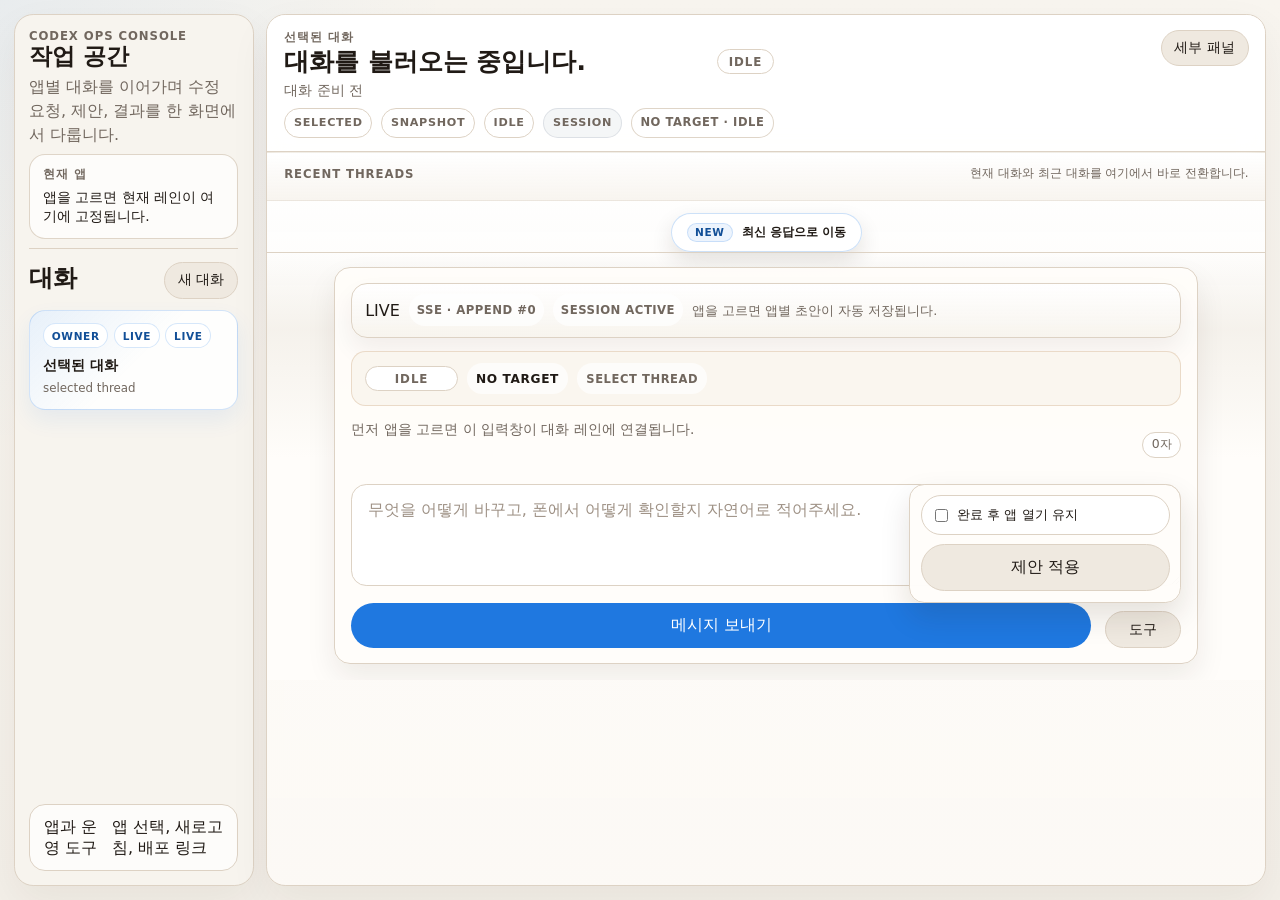
==== examples/generated_apps/codex-ops-console/web/index.html @ 6dd0eaae "factory-runtime: demote the secondary detail panel" ====
<!doctype html>
<html lang="ko">
  <head>
    <meta charset="utf-8" />
    <meta name="viewport" content="width=device-width, initial-scale=1" />
    <meta name="theme-color" content="#f5f1ea" />
    <meta
      name="description"
      content="상태 유지형 Codex 런타임과 대화하며 앱 수정 요청을 보내고 작업 상태를 추적하는 운영 콘솔입니다."
    />
    <title>Codex Ops Console</title>
    <link rel="manifest" href="./manifest.webmanifest" />
    <link rel="apple-touch-icon" href="./apple-touch-icon.svg" />
    <link rel="stylesheet" href="./styles.css" />
  </head>
  <body>
    <main class="desktop-shell">
      <aside
        id="nav-sheet"
        class="sidebar panel"
        data-mobile-surface="sheet"
        data-mobile-nav-priority="conversations"
        aria-hidden="true"
      >
        <div class="sidebar-brand">
          <div class="sidebar-brand-head">
            <div>
              <p class="sidebar-kicker">Codex Ops Console</p>
              <h1>작업 공간</h1>
            </div>
            <button id="nav-sheet-close" class="secondary small nav-sheet-close" type="button">닫기</button>
          </div>
          <p class="sidebar-copy">앱별 대화를 이어가며 수정 요청, 제안, 결과를 한 화면에서 다룹니다.</p>
          <div class="sidebar-app-summary" data-sidebar-app-summary="compact">
            <p class="label">현재 앱</p>
            <p id="selected-app-summary" class="sidebar-app-summary-copy">앱을 고르면 현재 레인이 여기에 고정됩니다.</p>
          </div>
          <button id="install-button" class="install-button" hidden>홈 화면에 추가</button>
        </div>

        <section class="sidebar-section sidebar-section-fill sidebar-primary-nav" data-nav-primary="threads">
          <div class="section-head compact">
            <h2>대화</h2>
            <button id="new-conversation" class="secondary small">새 대화</button>
          </div>
          <div
            id="active-session-row"
            class="active-session-row"
            data-active-session-state="idle"
            data-active-session-conversation-id=""
            data-active-session-owned="false"
            data-active-session-source="none"
            data-active-session-phase="IDLE"
            data-active-session-unseen-count="0"
            hidden
          >
            <div class="active-session-chip-row">
              <span id="active-session-owner" class="active-session-chip" data-active-chip="owner">OWNER</span>
              <span id="active-session-state" class="active-session-chip" data-active-chip="state">LIVE</span>
              <span id="active-session-follow" class="active-session-chip" data-active-chip="follow">LIVE</span>
            </div>
            <p id="active-session-title" class="active-session-title">선택된 대화</p>
            <p id="active-session-meta" class="active-session-meta">selected thread</p>
          </div>
          <div id="conversation-list" class="conversation-list"></div>
        </section>

        <details id="nav-ops-section" class="sidebar-section sidebar-ops-details" data-nav-secondary="ops">
          <summary id="nav-ops-summary" class="nav-ops-summary">
            <span>앱과 운영 도구</span>
            <span class="nav-ops-summary-meta">앱 선택, 새로고침, 배포 링크</span>
          </summary>
          <div class="nav-ops-content">
            <div class="section-head compact">
              <h2>앱</h2>
              <button id="refresh-apps" class="secondary small">새로고침</button>
            </div>
            <label class="field compact-field">
              <span>대상 앱</span>
              <select id="app-select"></select>
            </label>
            <div class="sidebar-app-card">
              <p class="label">배포 링크</p>
              <p id="selected-app-url" class="app-url">앱을 선택하면 여기에서 바로 열 수 있습니다.</p>
              <button id="open-app" class="secondary">선택한 앱 열기</button>
            </div>
          </div>
        </details>

      </aside>
      <button id="nav-sheet-scrim" class="nav-sheet-scrim" type="button" hidden aria-label="네비게이션 닫기"></button>

      <section class="main-stage panel" data-primary-surface="conversation">
        <header class="thread-topbar" data-thread-header="conversation">
          <div class="thread-title-block">
            <p id="thread-kicker" class="thread-kicker">선택된 대화</p>
            <button
              id="nav-sheet-toggle"
              class="secondary small mobile-nav-toggle"
              type="button"
              aria-controls="nav-sheet"
              aria-expanded="false"
            >대화 열기</button>
            <div class="thread-title-row">
              <h2 id="thread-title">앱을 먼저 고르세요.</h2>
              <span
                id="thread-phase-chip"
                class="thread-phase-chip"
                data-tone="muted"
                data-thread-phase="IDLE"
                data-thread-phase-source="none"
              >IDLE</span>
            </div>
            <p id="conversation-meta" class="meta thread-meta">아직 대화 세션이 없습니다.</p>
            <div id="session-summary-row" class="session-summary-row" data-session-summary="compact">
              <span id="session-summary-scope" class="session-summary-chip" data-summary-chip="scope">SELECTED</span>
              <span id="session-summary-path" class="session-summary-chip" data-summary-chip="path">SNAPSHOT</span>
              <span id="session-summary-state" class="session-summary-chip" data-summary-chip="state">IDLE</span>
              <span
                id="session-live-indicator"
                class="session-summary-chip session-live-indicator"
                data-summary-chip="live-session"
                data-live-session-tone="muted"
                data-live-session-source="none"
                data-live-session-owned="false"
                data-live-session-reason="idle"
                hidden
              >SESSION</span>
              <p id="session-summary-copy" class="session-summary-copy">NO TARGET · IDLE</p>
            </div>
          </div>
          <div class="thread-sidecar">
            <button id="secondary-panel-toggle" class="secondary small desktop-panel-toggle" type="button" aria-expanded="false">세부 패널</button>
          </div>
        </header>

        <div class="thread-surface" data-session-workspace="conversation-first">
          <section
            id="recent-thread-rail"
            class="recent-thread-rail"
            data-recent-thread-rail="center-pane"
            hidden
          >
            <div class="recent-thread-rail-head">
              <p class="label">Recent Threads</p>
              <p id="recent-thread-rail-copy" class="recent-thread-rail-copy">현재 대화와 최근 대화를 여기에서 바로 전환합니다.</p>
            </div>
            <div id="recent-thread-rail-list" class="recent-thread-rail-list"></div>
          </section>
          <div id="thread-scroller" class="thread-scroller" tabindex="-1">
            <div class="thread-column">
              <div id="conversation-timeline" class="timeline"></div>
            </div>
          </div>
          <button id="jump-to-latest" class="secondary jump-to-latest" type="button" hidden>
            <span class="jump-to-latest-chip">NEW</span>
            <span class="jump-to-latest-copy">최신 응답으로 이동</span>
          </button>

          <section id="conversation-footer-dock" class="composer-dock" data-footer-dock="session-composer">
            <div class="composer-shell">
              <section id="session-strip" class="session-strip session-activity-bar" data-activity-bar="composer-adjacent" hidden>
                <p id="session-strip-state" class="session-strip-state">LIVE</p>
                <p id="session-strip-meta" class="session-strip-meta">SSE · append #0</p>
                <p id="session-strip-detail" class="session-strip-detail">SESSION ACTIVE</p>
                <button id="session-strip-toggle" class="secondary small session-strip-toggle" type="button" hidden>세부 보기</button>
                <p id="draft-status" class="draft-status session-strip-draft">아직 저장된 초안이 없습니다.</p>
              </section>

              <div id="composer-owner-row" class="composer-owner-row" data-composer-owner="idle">
                <span id="composer-owner-state" class="composer-owner-chip" data-owner-tone="muted">IDLE</span>
                <p id="composer-owner-target" class="composer-owner-target">NO TARGET</p>
                <p id="composer-owner-copy" class="composer-owner-copy">SELECT THREAD</p>
              </div>

              <div class="composer-toolbar">
                <p id="composer-hint" class="composer-hint composer-hint-compact">현재 대화에 바로 이어서 입력하세요.</p>
                <p id="composer-count" class="composer-count">0자</p>
              </div>

              <label class="field composer-field">
                <textarea
                  id="request-text"
                  rows="3"
                  placeholder="무엇을 어떻게 바꾸고, 폰에서 어떻게 확인할지 자연어로 적어주세요."
                ></textarea>
              </label>

              <div class="composer-footer" data-composer-layout="chat-first">
                <button id="send-request" class="composer-send-primary">메시지 보내기</button>
                <div
                  id="composer-utility-menu"
                  class="composer-utility-menu"
                  data-composer-utility-open="false"
                  data-composer-utility-state="closed"
                >
                  <button
                    id="composer-utility-toggle"
                    class="secondary small composer-utility-toggle-button"
                    type="button"
                    data-composer-utility-open="false"
                    data-composer-utility-state="closed"
                    aria-expanded="false"
                    aria-controls="composer-utility-cluster"
                  >도구</button>
                  <div
                    id="composer-utility-cluster"
                    class="composer-utility-cluster"
                    data-composer-utility-panel="compact"
                    data-composer-utility-open="false"
                    data-composer-utility-state="closed"
                    aria-hidden="true"
                    hidden
                  >
                    <button id="apply-proposal" class="secondary composer-secondary-action" disabled>제안 적용</button>
                    <label class="toggle inline composer-utility-toggle">
                      <input id="auto-open-app" type="checkbox" />
                      <span>완료 후 앱 열기 유지</span>
                    </label>
                  </div>
                </div>
              </div>
            </div>
          </section>
        </div>
      </section>

      <aside id="secondary-panel" class="secondary-panel panel" data-secondary-panel-mode="compact-sidecar">
        <div class="secondary-panel-head">
          <div>
            <p class="sidebar-kicker">Secondary Panel</p>
            <h2>세부 사실과 학습</h2>
          </div>
          <button id="secondary-panel-close" class="secondary small" type="button">닫기</button>
        </div>

        <section class="sidebar-section secondary-summary">
          <p class="label">Selected Thread Facts</p>
          <div id="secondary-session-facts" class="secondary-session-facts" data-secondary-facts-presentation="idle">
            <div class="secondary-session-chip-row">
              <span class="session-summary-chip">SELECTED</span>
              <span class="session-summary-chip">IDLE</span>
            </div>
            <p class="secondary-session-title">NO TARGET</p>
            <p class="secondary-session-meta">selected thread detail drawer</p>
          </div>
          <p id="workspace-summary-text" class="workspace-summary-text">세부 맥락은 이 패널에서만 확인합니다.</p>
        </section>

        <section class="inspector-card autonomy-detail-card">
          <div class="section-head compact">
            <h3>Autonomy Context</h3>
            <p id="autonomy-detail-meta" class="meta">최근 iteration 상태를 불러오는 중입니다.</p>
          </div>
          <div id="autonomy-detail" class="autonomy-summary autonomy-summary-detail">
            <p class="autonomy-empty">자세한 autonomy iteration 요약은 이 패널에서 확인할 수 있습니다.</p>
          </div>
        </section>

        <div class="inspector-grid secondary-panel-grid">
          <section class="inspector-card">
            <div class="section-head compact">
              <h3>실행 드릴다운</h3>
              <div class="thread-status">
                <p class="activity-label">detail only</p>
                <p id="job-phase" class="activity-phase idle">IDLE</p>
                <p id="job-meta" class="meta">선택된 대화의 drill-down detail이 여기에 표시됩니다.</p>
              </div>
            </div>
            <pre id="status-output">Tailscale 런타임에 연결해 앱 목록을 불러오는 중입니다.</pre>
            <article class="activity-card">
              <p class="activity-label">최근 이벤트</p>
              <div id="job-events" class="activity-events">
                <p class="activity-empty">작업이 시작되면 최근 실행 이벤트가 여기에 표시됩니다.</p>
              </div>
            </article>
          </section>

          <section class="inspector-card">
            <div class="section-head compact">
              <h3>이번 작업에서 배운 점</h3>
              <p id="learning-meta" class="meta">아직 기록된 학습 로그가 없습니다.</p>
            </div>
            <div id="learning-summary" class="learning-summary">
              <p class="learning-empty">작업이 끝나면 여기에서 설계 판단과 검증 내용을 바로 읽을 수 있습니다.</p>
            </div>
          </section>
        </div>
      </aside>
    </main>

    <script type="module" src="./app.js"></script>
  </body>
</html>
---- examples/generated_apps/codex-ops-console/web/styles.css ----
:root {
  --bg: #f3efe8;
  --sidebar: #f7f4ee;
  --surface: #fffdfa;
  --surface-soft: #f7f3ed;
  --surface-muted: #efe9e0;
  --line: #ddd2c4;
  --line-strong: #cdbfaa;
  --ink: #201a15;
  --muted: #71675e;
  --accent: #1f78e0;
  --accent-soft: #eaf3ff;
  --accent-ink: #124f97;
  --success: #2f8a59;
  --warning: #b27218;
  --danger: #b64b41;
  --shadow: 0 16px 42px rgba(48, 28, 4, 0.06);
  font-family: "IBM Plex Sans", "Pretendard", ui-sans-serif, system-ui, sans-serif;
}

* {
  box-sizing: border-box;
}

html,
body {
  margin: 0;
  height: 100%;
}

body {
  min-height: 100dvh;
  overflow: hidden;
  color: var(--ink);
  background:
    radial-gradient(circle at top left, rgba(31, 120, 224, 0.07), transparent 28rem),
    linear-gradient(180deg, #f8f5ef 0%, var(--bg) 100%);
}

body[data-mobile-workspace="conversation"] .main-stage {
  z-index: 1;
}

body[data-mobile-nav-mode="drawer"] .sidebar[data-mobile-nav-priority="conversations"] .sidebar-primary-nav {
  display: grid;
}

button,
.install-button {
  border: 0;
  border-radius: 999px;
  padding: 0.75rem 1rem;
  font: inherit;
  cursor: pointer;
  transition:
    transform 120ms ease,
    background-color 120ms ease,
    border-color 120ms ease;
}

button:hover,
.install-button:hover {
  transform: translateY(-1px);
}

button {
  background: var(--accent);
  color: #fff;
}

.secondary,
.install-button {
  background: var(--surface-muted);
  color: var(--ink);
  border: 1px solid var(--line);
}

.small {
  padding: 0.52rem 0.8rem;
  font-size: 0.86rem;
}

input,
select,
textarea {
  width: 100%;
  border: 1px solid var(--line);
  border-radius: 0.95rem;
  background: #fff;
  color: var(--ink);
  padding: 0.82rem 0.95rem;
  font: inherit;
}

input::placeholder,
textarea::placeholder {
  color: #9e9185;
}

input:focus-visible,
select:focus-visible,
textarea:focus-visible,
button:focus-visible,
summary:focus-visible {
  outline: 2px solid rgba(31, 120, 224, 0.28);
  outline-offset: 2px;
}

textarea {
  resize: vertical;
  min-height: 4.5rem;
  max-height: 10rem;
  line-height: 1.55;
}

.panel {
  border: 1px solid var(--line);
  border-radius: 1.2rem;
  background: var(--surface);
  box-shadow: var(--shadow);
}

.desktop-shell {
  display: grid;
  grid-template-columns: 15rem minmax(0, 1fr);
  gap: 0.8rem;
  height: 100dvh;
  padding: 0.85rem;
}

body[data-secondary-panel-open="true"] .desktop-shell {
  grid-template-columns: 15rem minmax(0, 1fr);
}

.sidebar {
  display: flex;
  flex-direction: column;
  gap: 0.8rem;
  min-height: 0;
  padding: 0.9rem;
  background: var(--sidebar);
}

.sidebar-brand h1,
.thread-title-block h2,
.section-head h2,
.section-head h3 {
  margin: 0;
}

.sidebar-kicker,
.thread-kicker,
.field span,
.activity-label,
.label,
.learning-group-head,
.learning-label,
.activity-event-kind,
.timeline-kind {
  display: block;
  margin: 0;
  color: var(--muted);
  font-size: 0.73rem;
  font-weight: 700;
  letter-spacing: 0.08em;
  text-transform: uppercase;
}

.sidebar-brand {
  display: grid;
  gap: 0.45rem;
  padding-bottom: 0.6rem;
  border-bottom: 1px solid var(--line);
}

.sidebar-brand-head {
  display: flex;
  align-items: flex-start;
  justify-content: space-between;
  gap: 0.8rem;
}

.sidebar-brand h1 {
  font-size: 1.45rem;
  line-height: 1.08;
}

.sidebar-copy,
.workspace-summary-text,
.meta,
.app-url,
.composer-hint,
.draft-status,
.activity-empty,
.learning-empty,
.timeline-empty {
  margin: 0;
  color: var(--muted);
  line-height: 1.5;
  overflow-wrap: anywhere;
}

.sidebar-section {
  display: grid;
  gap: 0.7rem;
}

.sidebar-primary-nav {
  order: 1;
}

.sidebar-section-fill {
  display: flex;
  flex-direction: column;
  gap: 0.7rem;
  flex: 1;
  min-height: 0;
}

.sidebar-ops-details {
  order: 2;
  overflow: hidden;
}

.nav-ops-summary {
  display: flex;
  align-items: flex-start;
  justify-content: space-between;
  gap: 0.7rem;
  padding: 0.72rem 0.85rem;
  border: 1px solid var(--line);
  border-radius: 1rem;
  background: rgba(255, 255, 255, 0.72);
}

.nav-ops-content {
  display: grid;
  gap: 0.7rem;
}

.sidebar-app-card,
.sidebar-footer {
  display: grid;
  gap: 0.65rem;
  padding: 0.9rem;
  border: 1px solid var(--line);
  border-radius: 1rem;
  background: rgba(255, 255, 255, 0.5);
}

.sidebar-app-summary {
  display: grid;
  gap: 0.35rem;
  padding: 0.72rem 0.8rem;
  border: 1px solid rgba(221, 210, 196, 0.92);
  border-radius: 1rem;
  background: rgba(255, 255, 255, 0.72);
}

.sidebar-app-summary-copy {
  margin: 0;
  color: var(--ink);
  font-size: 0.86rem;
  line-height: 1.4;
}

.section-head {
  display: flex;
  align-items: center;
  justify-content: space-between;
  gap: 0.7rem;
}

.section-head.compact {
  align-items: flex-start;
}

.conversation-list {
  display: grid;
  gap: 0.5rem;
  flex: 1;
  min-height: 0;
  overflow: auto;
  padding-right: 0.2rem;
}

.active-session-row {
  display: grid;
  gap: 0.45rem;
  padding: 0.75rem 0.82rem;
  border: 1px solid rgba(31, 120, 224, 0.2);
  border-radius: 1rem;
  background:
    linear-gradient(135deg, rgba(31, 120, 224, 0.1), rgba(255, 255, 255, 0) 52%),
    rgba(255, 255, 255, 0.88);
  box-shadow: 0 10px 22px rgba(31, 120, 224, 0.08);
  isolation: isolate;
}

.active-session-chip-row {
  display: flex;
  align-items: center;
  gap: 0.35rem;
  flex-wrap: wrap;
}

.active-session-chip {
  display: inline-flex;
  align-items: center;
  justify-content: center;
  min-height: 1.6rem;
  padding: 0.14rem 0.48rem;
  border: 1px solid rgba(31, 120, 224, 0.18);
  border-radius: 999px;
  background: rgba(255, 255, 255, 0.92);
  color: var(--accent-ink);
  font-size: 0.66rem;
  font-weight: 800;
  letter-spacing: 0.06em;
  text-transform: uppercase;
}

.active-session-title {
  margin: 0;
  color: var(--ink);
  font-size: 0.86rem;
  font-weight: 700;
  line-height: 1.35;
}

.active-session-meta {
  margin: 0;
  color: var(--muted);
  font-size: 0.74rem;
  line-height: 1.35;
}

.active-session-row[data-active-session-state="switching"] .active-session-chip[data-active-chip="state"],
.active-session-row[data-active-session-state="handoff"] .active-session-chip[data-active-chip="state"],
.active-session-row[data-active-session-follow="attach"] .active-session-chip[data-active-chip="follow"],
.active-session-row[data-active-session-follow="handoff"] .active-session-chip[data-active-chip="follow"],
.active-session-row[data-active-session-state="paused"] .active-session-chip[data-active-chip="state"],
.active-session-row[data-active-session-follow="paused"] .active-session-chip[data-active-chip="follow"] {
  color: var(--warning);
  border-color: rgba(178, 114, 24, 0.24);
  background: rgba(178, 114, 24, 0.1);
}

.active-session-row[data-active-session-state="live"] .active-session-chip[data-active-chip="state"],
.active-session-row[data-active-session-follow="live"] .active-session-chip[data-active-chip="follow"],
.active-session-row[data-active-session-follow="new"] .active-session-chip[data-active-chip="follow"] {
  color: #fff;
  border-color: rgba(31, 120, 224, 0.32);
  background: linear-gradient(135deg, rgba(31, 120, 224, 0.94), rgba(18, 83, 163, 0.94));
}

.conversation-card {
  display: grid;
  gap: 0.38rem;
  width: 100%;
  padding: 0.82rem 0.9rem;
  border: 1px solid var(--line);
  border-radius: 0.95rem;
  background: rgba(255, 255, 255, 0.72);
  text-align: left;
}

.conversation-card.active {
  border-color: rgba(31, 120, 224, 0.3);
  background: var(--accent-soft);
}

.conversation-card[data-live-owner="true"] {
  border-color: rgba(31, 120, 224, 0.38);
  background:
    linear-gradient(135deg, rgba(31, 120, 224, 0.12), rgba(255, 255, 255, 0) 48%),
    var(--accent-soft);
  box-shadow: 0 12px 24px rgba(31, 120, 224, 0.14);
}

.conversation-card-title,
.conversation-card-meta,
.conversation-card-preview {
  display: block;
}

.conversation-card-head,
.conversation-card-meta-row {
  display: flex;
  align-items: center;
  justify-content: space-between;
  gap: 0.55rem;
}

.conversation-card-tags {
  display: inline-flex;
  align-items: center;
  gap: 0.35rem;
  flex-shrink: 0;
}

.conversation-card-meta-row {
  margin-top: 0.28rem;
}

.conversation-card-title {
  font-weight: 700;
  line-height: 1.35;
  word-break: break-word;
}

.conversation-card-preview {
  color: var(--ink);
  font-size: 0.84rem;
  line-height: 1.42;
  white-space: nowrap;
  overflow: hidden;
  text-overflow: ellipsis;
  opacity: 0.84;
}

.conversation-card-live-owner-row {
  display: flex;
  align-items: center;
  justify-content: flex-start;
  flex-wrap: wrap;
  gap: 0.38rem;
  padding: 0.42rem 0.5rem;
  border: 1px solid rgba(31, 120, 224, 0.16);
  border-radius: 999px;
  background: rgba(255, 255, 255, 0.88);
}

.conversation-card-live-detail,
.conversation-card-live-follow {
  display: inline-flex;
  align-items: center;
  flex-shrink: 0;
  min-height: 1.62rem;
  padding: 0.16rem 0.46rem;
  border: 1px solid rgba(31, 120, 224, 0.16);
  border-radius: 999px;
  background: rgba(31, 120, 224, 0.08);
  font-size: 0.66rem;
  font-weight: 800;
  letter-spacing: 0.06em;
  text-transform: uppercase;
}

.conversation-card-live-detail {
  color: var(--accent-ink);
}

.conversation-card-live-follow {
  color: var(--accent-ink);
}

.conversation-card-preview[data-preview-lines="1"] {
  max-width: 100%;
}

.conversation-card-marker,
.conversation-card-session,
.conversation-card-live {
  display: inline-flex;
  align-items: center;
  justify-content: center;
  flex-shrink: 0;
  padding: 0.22rem 0.5rem;
  border: 1px solid var(--line);
  border-radius: 999px;
  background: #fff;
  font-size: 0.68rem;
  font-weight: 800;
  letter-spacing: 0.06em;
  text-transform: uppercase;
}

.conversation-card-marker {
  color: var(--accent-ink);
  border-color: rgba(31, 120, 224, 0.22);
  background: rgba(31, 120, 224, 0.08);
}

.conversation-card-session {
  color: var(--accent-ink);
  border-color: rgba(31, 120, 224, 0.22);
  background: rgba(255, 255, 255, 0.96);
}

.conversation-card-meta {
  margin-top: 0;
  color: var(--muted);
  font-size: 0.78rem;
}

.conversation-card-live {
  color: var(--muted);
}

.conversation-card[data-thread-state="active"] .conversation-card-live,
.conversation-card[data-thread-state="active"] .conversation-card-session {
  color: var(--accent-ink);
  border-color: rgba(31, 120, 224, 0.22);
  background: rgba(31, 120, 224, 0.08);
}

.conversation-card[data-live-owner="true"] .conversation-card-title {
  color: var(--accent-ink);
}

.conversation-card[data-live-owner="true"] .conversation-card-marker {
  color: #fff;
  border-color: rgba(31, 120, 224, 0.36);
  background: linear-gradient(135deg, rgba(31, 120, 224, 0.94), rgba(18, 83, 163, 0.94));
  box-shadow: 0 6px 16px rgba(31, 120, 224, 0.24);
}

.conversation-card[data-live-owner-state="handoff"] .conversation-card-marker {
  color: var(--warning);
  border-color: rgba(178, 114, 24, 0.24);
  background: rgba(178, 114, 24, 0.1);
  box-shadow: none;
}

.conversation-card[data-live-owner-state="new"] .conversation-card-marker {
  color: #fff;
  border-color: rgba(31, 120, 224, 0.36);
  background: linear-gradient(135deg, rgba(31, 120, 224, 0.94), rgba(18, 83, 163, 0.94));
}

.conversation-card[data-live-owner-state="paused"] .conversation-card-marker {
  color: var(--warning);
  border-color: rgba(178, 114, 24, 0.24);
  background: rgba(178, 114, 24, 0.1);
}

.conversation-card[data-live-owner="true"] .conversation-card-session {
  border-color: rgba(31, 120, 224, 0.22);
  background: rgba(255, 255, 255, 0.98);
  box-shadow: inset 0 0 0 1px rgba(31, 120, 224, 0.05);
}

.conversation-card[data-live-owner="true"] .conversation-card-live-owner-row {
  border-color: rgba(31, 120, 224, 0.22);
  background: linear-gradient(180deg, rgba(245, 249, 255, 0.98), rgba(255, 255, 255, 0.98));
  box-shadow: inset 0 0 0 1px rgba(31, 120, 224, 0.04);
}

.conversation-card[data-live-owner="true"] .conversation-card-live-follow {
  border-color: rgba(31, 120, 224, 0.22);
  background: rgba(31, 120, 224, 0.12);
}

.conversation-card-live-owner-row[data-live-owner-state="handoff"] .conversation-card-live-follow,
.conversation-card-live-follow[data-live-owner-state="handoff"] {
  color: var(--warning);
  border-color: rgba(178, 114, 24, 0.24);
  background: rgba(178, 114, 24, 0.1);
}

.conversation-card-live-owner-row[data-live-owner-state="new"] .conversation-card-live-follow,
.conversation-card-live-follow[data-live-owner-state="new"] {
  color: #fff;
  border-color: rgba(31, 120, 224, 0.36);
  background: linear-gradient(135deg, rgba(31, 120, 224, 0.94), rgba(18, 83, 163, 0.94));
}

.conversation-card-live-owner-row[data-live-owner-state="paused"] .conversation-card-live-follow,
.conversation-card-live-follow[data-live-owner-state="paused"] {
  color: var(--warning);
  border-color: rgba(178, 114, 24, 0.24);
  background: rgba(178, 114, 24, 0.1);
}

.conversation-card[data-thread-state="connecting"] .conversation-card-live,
.conversation-card[data-thread-state="thinking"] .conversation-card-live,
.conversation-card[data-thread-state="connecting"] .conversation-card-session,
.conversation-card[data-thread-state="thinking"] .conversation-card-session {
  color: var(--accent-ink);
  border-color: rgba(31, 120, 224, 0.22);
  background: rgba(31, 120, 224, 0.08);
}

.conversation-card[data-thread-state="proposal"] .conversation-card-live,
.conversation-card[data-thread-state="proposal"] .conversation-card-session,
.conversation-card[data-thread-state="review"] .conversation-card-live,
.conversation-card[data-thread-state="review"] .conversation-card-session,
.conversation-card[data-thread-state="verify"] .conversation-card-live,
.conversation-card[data-thread-state="verify"] .conversation-card-session {
  color: var(--accent-ink);
  border-color: rgba(31, 120, 224, 0.22);
  background: rgba(31, 120, 224, 0.08);
}

.conversation-card[data-thread-state="ready"] .conversation-card-live,
.conversation-card[data-thread-state="ready"] .conversation-card-session {
  color: var(--success);
  border-color: rgba(47, 138, 89, 0.24);
  background: rgba(47, 138, 89, 0.08);
}

.conversation-card[data-thread-state="running tool"] .conversation-card-live,
.conversation-card[data-thread-state="running-tool"] .conversation-card-live,
.conversation-card[data-thread-state="running tool"] .conversation-card-session,
.conversation-card[data-thread-state="running-tool"] .conversation-card-session {
  color: var(--danger);
  border-color: rgba(182, 75, 65, 0.24);
  background: rgba(182, 75, 65, 0.08);
}

.conversation-card[data-thread-state="waiting"] .conversation-card-live,
.conversation-card[data-thread-state="reconnecting"] .conversation-card-live,
.conversation-card[data-thread-state="waiting"] .conversation-card-session,
.conversation-card[data-thread-state="reconnecting"] .conversation-card-session {
  color: var(--warning);
  border-color: rgba(178, 114, 24, 0.24);
  background: rgba(178, 114, 24, 0.08);
}

.conversation-card[data-thread-state="done"] .conversation-card-live,
.conversation-card[data-thread-state="done"] .conversation-card-session {
  color: var(--success);
  border-color: rgba(47, 138, 89, 0.24);
  background: rgba(47, 138, 89, 0.08);
}

.conversation-card[data-thread-state="failed"] .conversation-card-live,
.conversation-card[data-thread-state="failed"] .conversation-card-session {
  color: var(--danger);
  border-color: rgba(182, 75, 65, 0.24);
  background: rgba(182, 75, 65, 0.08);
}

.conversation-card[data-thread-state="idle"] .conversation-card-live,
.conversation-card[data-thread-state="idle"] .conversation-card-session {
  color: var(--muted);
  border-color: rgba(113, 103, 94, 0.18);
  background: rgba(255, 255, 255, 0.84);
}

.main-stage {
  display: grid;
  grid-template-rows: auto auto minmax(0, 1fr);
  min-height: 0;
  padding: 0;
  overflow: hidden;
  background: linear-gradient(180deg, rgba(255, 255, 255, 0.96) 0%, rgba(252, 249, 245, 0.98) 100%);
}

.thread-topbar {
  display: flex;
  align-items: flex-start;
  justify-content: space-between;
  gap: 1rem;
  padding: 0.95rem 1.05rem 0.82rem;
  border-bottom: 1px solid var(--line);
  background: rgba(255, 255, 255, 0.78);
  backdrop-filter: blur(12px);
}

.thread-title-block {
  display: grid;
  gap: 0.28rem;
  min-width: 0;
}

.thread-title-row {
  display: flex;
  align-items: flex-start;
  gap: 0.75rem;
  min-width: 0;
}

.mobile-nav-toggle,
.nav-sheet-close,
.nav-sheet-scrim {
  display: none;
}

.thread-title-block h2 {
  font-size: 1.55rem;
  line-height: 1.08;
}

.thread-title-row h2 {
  flex: 1;
  min-width: 0;
}

.thread-meta {
  font-size: 0.88rem;
}

.session-summary-row {
  display: flex;
  flex-wrap: wrap;
  align-items: center;
  gap: 0.45rem 0.55rem;
  margin-top: 0.1rem;
}

.session-summary-chip {
  display: inline-flex;
  align-items: center;
  min-height: 1.9rem;
  padding: 0.2rem 0.55rem;
  border: 1px solid var(--line);
  border-radius: 999px;
  background: rgba(255, 255, 255, 0.88);
  color: var(--muted);
  font-size: 0.7rem;
  font-weight: 800;
  letter-spacing: 0.06em;
  text-transform: uppercase;
}

.session-summary-copy {
  margin: 0;
  display: inline-flex;
  align-items: center;
  min-height: 1.9rem;
  padding: 0.2rem 0.55rem;
  border: 1px solid rgba(221, 210, 196, 0.92);
  border-radius: 999px;
  background: rgba(255, 255, 255, 0.72);
  color: var(--muted);
  font-size: 0.72rem;
  font-weight: 700;
  line-height: 1;
  letter-spacing: 0.05em;
  text-transform: uppercase;
}

.session-live-indicator {
  white-space: nowrap;
}

.session-live-indicator[data-live-session-tone="healthy"] {
  border-color: rgba(47, 138, 89, 0.24);
  background: rgba(47, 138, 89, 0.1);
  color: var(--success);
}

.session-live-indicator[data-live-session-tone="warning"] {
  border-color: rgba(178, 114, 24, 0.24);
  background: rgba(178, 114, 24, 0.08);
  color: var(--warning);
}

.session-live-indicator[data-live-session-tone="neutral"] {
  border-color: rgba(78, 96, 123, 0.18);
  background: rgba(78, 96, 123, 0.08);
  color: var(--muted);
}

.session-live-indicator[data-live-session-tone="muted"] {
  border-color: rgba(78, 96, 123, 0.14);
  background: rgba(78, 96, 123, 0.06);
  color: var(--muted);
}

.session-live-indicator[data-live-session-tone="danger"] {
  border-color: rgba(182, 75, 65, 0.24);
  background: rgba(182, 75, 65, 0.1);
  color: var(--danger);
}

.session-summary-row[data-summary-path="sse"] .session-summary-chip[data-summary-chip="path"],
.session-summary-row[data-summary-state^="proposal"] .session-summary-chip[data-summary-chip="state"],
.session-summary-row[data-summary-state="review"] .session-summary-chip[data-summary-chip="state"],
.session-summary-row[data-summary-state="verify"] .session-summary-chip[data-summary-chip="state"],
.session-summary-row[data-summary-state="ready"] .session-summary-chip[data-summary-chip="state"],
.session-summary-row[data-summary-state="applied"] .session-summary-chip[data-summary-chip="state"] {
  border-color: rgba(47, 138, 89, 0.24);
  background: rgba(47, 138, 89, 0.1);
  color: var(--success);
}

.session-summary-row[data-summary-path="switching"] .session-summary-chip[data-summary-chip="path"],
.session-summary-row[data-summary-state="attach"] .session-summary-chip[data-summary-chip="state"] {
  border-color: rgba(31, 120, 224, 0.2);
  background: rgba(31, 120, 224, 0.08);
  color: var(--accent-ink);
}

.session-summary-row[data-summary-path="handoff"] .session-summary-chip[data-summary-chip="path"],
.session-summary-row[data-summary-state="sending"] .session-summary-chip[data-summary-chip="state"],
.session-summary-row[data-summary-state="accepted"] .session-summary-chip[data-summary-chip="state"],
.session-summary-row[data-summary-state="resume"] .session-summary-chip[data-summary-chip="state"] {
  border-color: rgba(178, 114, 24, 0.24);
  background: rgba(178, 114, 24, 0.08);
  color: var(--warning);
}

.thread-phase-chip {
  display: inline-flex;
  align-items: center;
  justify-content: center;
  padding: 0.28rem 0.68rem;
  border: 1px solid var(--line);
  border-radius: 999px;
  background: #fff;
  color: var(--muted);
  font-size: 0.74rem;
  font-weight: 800;
  letter-spacing: 0.08em;
  text-transform: uppercase;
  white-space: nowrap;
}

.thread-phase-chip[data-tone="healthy"] {
  border-color: rgba(47, 138, 89, 0.24);
  background: rgba(47, 138, 89, 0.1);
  color: var(--success);
}

.thread-phase-chip[data-tone="warning"] {
  border-color: rgba(178, 114, 24, 0.24);
  background: rgba(178, 114, 24, 0.1);
  color: var(--warning);
}

.thread-phase-chip[data-tone="danger"] {
  border-color: rgba(182, 75, 65, 0.24);
  background: rgba(182, 75, 65, 0.1);
  color: var(--danger);
}

.thread-phase-chip[data-tone="neutral"] {
  border-color: rgba(31, 120, 224, 0.2);
  background: rgba(31, 120, 224, 0.08);
  color: var(--accent-ink);
}

.thread-sidecar {
  display: grid;
  justify-items: end;
  gap: 0.7rem;
}

.desktop-panel-toggle {
  width: fit-content;
}

.thread-surface {
  display: grid;
  grid-template-rows: minmax(0, 1fr) auto;
  min-height: 0;
  overflow: hidden;
  background:
    linear-gradient(180deg, rgba(255, 255, 255, 0.94) 0%, rgba(248, 244, 238, 0.9) 100%);
}

.thread-surface[data-session-workspace="conversation-first"] {
  border-top: 1px solid rgba(221, 210, 196, 0.6);
}

.recent-thread-rail {
  display: grid;
  gap: 0.55rem;
  padding: 0.78rem 1.05rem 0.5rem;
  border-bottom: 1px solid rgba(221, 210, 196, 0.56);
  background:
    linear-gradient(180deg, rgba(255, 255, 255, 0.92) 0%, rgba(247, 243, 237, 0.86) 100%);
}

.recent-thread-rail-head {
  display: flex;
  align-items: center;
  justify-content: space-between;
  gap: 0.75rem;
  flex-wrap: wrap;
}

.recent-thread-rail-copy {
  margin: 0;
  color: var(--muted);
  font-size: 0.74rem;
  line-height: 1.35;
}

.recent-thread-rail-list {
  display: flex;
  gap: 0.45rem;
  overflow: auto;
  padding-bottom: 0.1rem;
  scrollbar-width: thin;
}

.recent-thread-chip {
  display: grid;
  gap: 0.3rem;
  min-width: 0;
  padding: 0.62rem 0.72rem;
  border: 1px solid rgba(221, 210, 196, 0.92);
  border-radius: 1rem;
  background: rgba(255, 255, 255, 0.92);
  color: var(--ink);
  box-shadow: 0 8px 18px rgba(44, 25, 6, 0.05);
}

.recent-thread-chip.active {
  border-color: rgba(31, 120, 224, 0.24);
  background:
    linear-gradient(135deg, rgba(31, 120, 224, 0.08), rgba(255, 255, 255, 0.94) 58%),
    rgba(255, 255, 255, 0.96);
}

.recent-thread-chip-title {
  max-width: 10.5rem;
  overflow: hidden;
  color: var(--ink);
  font-size: 0.78rem;
  font-weight: 700;
  line-height: 1.2;
  text-overflow: ellipsis;
  white-space: nowrap;
}

.recent-thread-chip-row {
  display: flex;
  gap: 0.35rem;
  flex-wrap: wrap;
}

.recent-thread-token {
  display: inline-flex;
  align-items: center;
  min-height: 1.5rem;
  padding: 0.12rem 0.46rem;
  border: 1px solid var(--line);
  border-radius: 999px;
  background: rgba(255, 255, 255, 0.94);
  color: var(--muted);
  font-size: 0.62rem;
  font-weight: 800;
  letter-spacing: 0.06em;
  text-transform: uppercase;
}

.recent-thread-chip[data-selected="true"] .recent-thread-token[data-recent-thread-marker] {
  border-color: rgba(31, 120, 224, 0.24);
  background: rgba(31, 120, 224, 0.08);
  color: var(--accent-ink);
}

.recent-thread-chip[data-live-owner="true"] .recent-thread-token[data-recent-thread-owner],
.recent-thread-chip[data-thread-state="running-tool"] .recent-thread-token[data-recent-thread-state],
.recent-thread-chip[data-thread-state="done"] .recent-thread-token[data-recent-thread-state],
.recent-thread-chip[data-thread-state="ready"] .recent-thread-token[data-recent-thread-state],
.recent-thread-chip[data-thread-state="review"] .recent-thread-token[data-recent-thread-state],
.recent-thread-chip[data-thread-state="verify"] .recent-thread-token[data-recent-thread-state],
.recent-thread-chip[data-thread-state="proposal"] .recent-thread-token[data-recent-thread-state] {
  border-color: rgba(47, 138, 89, 0.24);
  background: rgba(47, 138, 89, 0.1);
  color: var(--success);
}

.recent-thread-chip[data-live-owner-state="paused"] .recent-thread-token[data-recent-thread-follow],
.recent-thread-chip[data-thread-state="reconnecting"] .recent-thread-token[data-recent-thread-state] {
  border-color: rgba(178, 114, 24, 0.24);
  background: rgba(178, 114, 24, 0.08);
  color: var(--warning);
}

.recent-thread-chip[data-thread-state="switching"] .recent-thread-token[data-recent-thread-state],
.recent-thread-chip[data-thread-state="switching"] .recent-thread-token[data-recent-thread-follow] {
  border-color: rgba(31, 120, 224, 0.24);
  background: rgba(31, 120, 224, 0.08);
  color: var(--accent-ink);
}

.recent-thread-chip[data-live-owner-state="new"] .recent-thread-token[data-recent-thread-follow] {
  color: #fff;
  border-color: rgba(31, 120, 224, 0.36);
  background: linear-gradient(135deg, rgba(31, 120, 224, 0.94), rgba(18, 83, 163, 0.94));
}

.jump-to-latest {
  display: inline-flex;
  align-items: center;
  gap: 0.55rem;
  justify-self: center;
  margin: -0.35rem auto 0;
  padding: 0.58rem 0.92rem;
  border-radius: 999px;
  border-color: rgba(31, 120, 224, 0.22);
  background: rgba(255, 255, 255, 0.96);
  box-shadow: 0 10px 22px rgba(44, 25, 6, 0.12);
}

.jump-to-latest-chip,
.jump-to-latest-copy {
  display: inline-flex;
  align-items: center;
}

.jump-to-latest-chip {
  flex-shrink: 0;
  padding: 0.16rem 0.46rem;
  border: 1px solid rgba(31, 120, 224, 0.18);
  border-radius: 999px;
  background: rgba(31, 120, 224, 0.08);
  color: var(--accent-ink);
  font-size: 0.66rem;
  font-weight: 800;
  letter-spacing: 0.06em;
  text-transform: uppercase;
}

.jump-to-latest-copy {
  color: var(--ink);
  font-size: 0.76rem;
  font-weight: 700;
  line-height: 1.35;
}

.jump-to-latest[data-follow-state="new"] .jump-to-latest-chip {
  color: #fff;
  border-color: rgba(31, 120, 224, 0.36);
  background: linear-gradient(135deg, rgba(31, 120, 224, 0.94), rgba(18, 83, 163, 0.94));
}

.jump-to-latest[data-follow-state="paused"] .jump-to-latest-chip {
  color: var(--warning);
  border-color: rgba(178, 114, 24, 0.24);
  background: rgba(178, 114, 24, 0.08);
}

.thread-scroller {
  min-height: 0;
  overflow: auto;
  padding: 0.35rem 1.05rem 0.72rem;
}

.thread-scroller:focus-visible {
  outline: 2px solid rgba(31, 120, 224, 0.42);
  outline-offset: -2px;
}

.thread-column {
  width: min(100%, 54rem);
  margin: 0 auto;
}

.autonomy-card {
  display: grid;
  gap: 0.75rem;
  margin-bottom: 0.85rem;
  padding: 0.95rem 1rem;
  border: 1px solid var(--line);
  border-radius: 1rem;
  background: linear-gradient(180deg, rgba(255, 255, 255, 0.96) 0%, rgba(247, 243, 237, 0.92) 100%);
  box-shadow: 0 10px 24px rgba(44, 25, 6, 0.05);
}

.autonomy-summary,
.autonomy-grid {
  display: grid;
  gap: 0.65rem;
}

.autonomy-summary-rail {
  gap: 0.45rem;
}

.autonomy-summary-context {
  gap: 0.3rem;
}

.autonomy-chip-row {
  display: flex;
  flex-wrap: wrap;
  gap: 0.5rem;
}

.autonomy-chip-row-compact {
  gap: 0.42rem;
}

.autonomy-chip {
  display: inline-flex;
  align-items: center;
  padding: 0.38rem 0.72rem;
  border: 1px solid var(--line);
  border-radius: 999px;
  background: #fff;
  font-size: 0.8rem;
  font-weight: 700;
  letter-spacing: 0.04em;
}

.autonomy-chip.healthy {
  border-color: rgba(47, 138, 89, 0.24);
  background: rgba(47, 138, 89, 0.1);
  color: var(--success);
}

.autonomy-chip.blocked {
  border-color: rgba(182, 75, 65, 0.24);
  background: rgba(182, 75, 65, 0.1);
  color: var(--danger);
}

.autonomy-chip.neutral {
  border-color: rgba(178, 114, 24, 0.24);
  background: rgba(178, 114, 24, 0.1);
  color: var(--warning);
}

.autonomy-item {
  padding: 0.8rem 0.9rem;
  border: 1px solid var(--line);
  border-radius: 0.95rem;
  background: #fff;
}

.autonomy-empty {
  margin: 0;
  color: var(--muted);
  line-height: 1.5;
}

.autonomy-inline-meta {
  display: flex;
  flex-wrap: wrap;
  gap: 0.55rem 0.8rem;
}

.autonomy-inline-item {
  margin: 0;
  color: var(--muted);
  font-size: 0.84rem;
  line-height: 1.4;
}

.autonomy-inline-item span {
  margin-right: 0.35rem;
  color: var(--ink);
  font-weight: 700;
}

.autonomy-detail-card {
  margin-top: 0.25rem;
}

.timeline {
  display: grid;
  gap: 0.78rem;
}

.session-inline-block {
  display: grid;
  gap: 0.55rem;
  padding: 0.95rem 1rem;
  border: 1px solid rgba(31, 120, 224, 0.18);
  border-radius: 1rem;
  background: linear-gradient(180deg, rgba(238, 245, 255, 0.9) 0%, rgba(255, 255, 255, 0.98) 100%);
  box-shadow: 0 12px 28px rgba(31, 120, 224, 0.08);
}

.session-inline-block[data-selected-thread-degraded-block="true"] {
  border-color: rgba(178, 114, 24, 0.22);
  background: linear-gradient(180deg, rgba(255, 248, 236, 0.94) 0%, rgba(255, 255, 255, 0.99) 100%);
  box-shadow: 0 12px 28px rgba(178, 114, 24, 0.08);
}

.session-inline-block[data-selected-thread-degraded-block="true"][data-live-block-reason="session-rotation"] {
  border-color: rgba(182, 75, 65, 0.24);
  background: linear-gradient(180deg, rgba(255, 241, 239, 0.94) 0%, rgba(255, 255, 255, 0.99) 100%);
  box-shadow: 0 12px 28px rgba(182, 75, 65, 0.08);
}

.session-inline-kicker,
.session-inline-body,
.session-inline-meta {
  margin: 0;
}

.session-inline-kicker {
  color: var(--accent-ink);
  font-size: 0.74rem;
  font-weight: 800;
  letter-spacing: 0.08em;
  text-transform: uppercase;
}

.session-inline-row {
  display: flex;
  flex-wrap: wrap;
  gap: 0.42rem;
}

.session-inline-chip {
  display: inline-flex;
  align-items: center;
  padding: 0.26rem 0.58rem;
  border: 1px solid var(--line);
  border-radius: 999px;
  background: #fff;
  color: var(--accent-ink);
  font-size: 0.72rem;
  font-weight: 800;
  letter-spacing: 0.05em;
  text-transform: uppercase;
}

.session-inline-chip[data-tone="healthy"] {
  border-color: rgba(47, 138, 89, 0.24);
  background: rgba(47, 138, 89, 0.1);
  color: var(--success);
}

.session-inline-chip[data-tone="warning"] {
  border-color: rgba(178, 114, 24, 0.24);
  background: rgba(178, 114, 24, 0.1);
  color: var(--warning);
}

.session-inline-chip[data-tone="danger"] {
  border-color: rgba(182, 75, 65, 0.24);
  background: rgba(182, 75, 65, 0.1);
  color: var(--danger);
}

.session-inline-body {
  font-size: 0.98rem;
  line-height: 1.55;
  color: var(--ink);
}

.session-inline-autonomy {
  display: grid;
  gap: 0.42rem;
  padding-top: 0.12rem;
  border-top: 1px solid rgba(31, 120, 224, 0.12);
}

.session-inline-autonomy-meta {
  display: flex;
  flex-wrap: wrap;
  gap: 0.5rem 0.8rem;
}

.session-inline-autonomy-item {
  margin: 0;
  color: var(--muted);
  font-size: 0.8rem;
  line-height: 1.4;
}

.session-inline-autonomy-item span {
  margin-right: 0.35rem;
  color: var(--ink);
  font-weight: 700;
}

.session-inline-meta {
  color: var(--muted);
  font-size: 0.76rem;
  letter-spacing: 0.04em;
  text-transform: uppercase;
}

.session-strip {
  display: flex;
  flex-wrap: wrap;
  align-items: center;
  justify-content: flex-start;
  gap: 0.55rem;
  width: 100%;
  margin: 0;
  padding: 0.66rem 0.8rem;
  border: 1px solid var(--line);
  border-radius: 1rem;
  background: linear-gradient(180deg, rgba(255, 255, 255, 0.96), rgba(247, 243, 237, 0.9));
  box-shadow: 0 12px 24px rgba(44, 25, 6, 0.06);
}

.session-strip[data-live-owned="true"] {
  gap: 0.48rem;
  padding: 0.58rem 0.72rem;
  border-color: rgba(31, 120, 224, 0.16);
  background: linear-gradient(180deg, rgba(238, 245, 255, 0.9), rgba(255, 255, 255, 0.96));
}

.session-strip[data-stream-state="reconnecting"] {
  border-color: rgba(178, 114, 24, 0.24);
  background: linear-gradient(180deg, rgba(255, 247, 229, 0.96), rgba(255, 255, 255, 0.98));
}

.session-strip[data-stream-state="offline"] {
  border-color: rgba(182, 75, 65, 0.22);
  background: linear-gradient(180deg, rgba(255, 240, 238, 0.96), rgba(255, 255, 255, 0.98));
}

.session-strip[data-stream-state="connecting"] {
  border-color: rgba(31, 120, 224, 0.18);
  background: linear-gradient(180deg, rgba(241, 247, 255, 0.95), rgba(255, 255, 255, 0.98));
}

.session-strip-toggle {
  min-width: 5.8rem;
  margin-left: auto;
}

.session-strip-state,
.session-strip-meta,
.session-strip-detail {
  margin: 0;
}

.session-strip-state {
  display: flex;
  flex-wrap: wrap;
  gap: 0.4rem;
}

.session-chip {
  display: inline-flex;
  align-items: center;
  padding: 0.28rem 0.62rem;
  border: 1px solid var(--line);
  border-radius: 999px;
  background: #fff;
  font-size: 0.73rem;
  font-weight: 800;
  letter-spacing: 0.05em;
  text-transform: uppercase;
  color: var(--accent-ink);
}

.session-chip[data-tone="healthy"] {
  border-color: rgba(47, 138, 89, 0.24);
  background: rgba(47, 138, 89, 0.1);
  color: var(--success);
}

.session-chip[data-tone="warning"] {
  border-color: rgba(178, 114, 24, 0.24);
  background: rgba(178, 114, 24, 0.1);
  color: var(--warning);
}

.session-chip[data-tone="danger"] {
  border-color: rgba(182, 75, 65, 0.24);
  background: rgba(182, 75, 65, 0.1);
  color: var(--danger);
}

.session-chip[data-tone="neutral"] {
  border-color: rgba(31, 120, 224, 0.2);
  background: rgba(31, 120, 224, 0.08);
  color: var(--accent-ink);
}

.session-chip[data-tone="muted"] {
  color: var(--muted);
}

.session-strip-meta,
.session-strip-detail {
  color: var(--muted);
  font-size: 0.73rem;
  line-height: 1;
  letter-spacing: 0.04em;
  display: inline-flex;
  align-items: center;
  min-height: 2rem;
  padding: 0.24rem 0.5rem;
  border-radius: 999px;
  background: rgba(255, 255, 255, 0.72);
}

.session-strip-meta {
  font-weight: 700;
  text-transform: uppercase;
}

.session-strip-detail {
  font-weight: 600;
}

.session-strip[data-live-owned="true"] .session-strip-meta {
  color: var(--accent-ink);
}

.session-strip[data-stream-state="reconnecting"] .session-strip-meta,
.session-strip[data-stream-state="reconnecting"] .session-strip-detail {
  color: #8d5607;
}

.session-strip[data-stream-state="offline"] .session-strip-meta,
.session-strip[data-stream-state="offline"] .session-strip-detail {
  color: #9f3f37;
}

.timeline-item {
  min-width: 0;
  padding: 0.9rem 1rem;
  border: 1px solid var(--line);
  border-radius: 1rem;
  background: var(--surface-soft);
  box-shadow: 0 10px 26px rgba(44, 25, 6, 0.04);
}

.timeline-provenance {
  color: var(--success);
  font-weight: 700;
}

.timeline-item.message {
  max-width: min(48rem, 82%);
}

.timeline-item.message.user {
  margin-left: auto;
  border-color: rgba(31, 120, 224, 0.22);
  background: linear-gradient(180deg, #eef5ff 0%, #e5f0ff 100%);
}

.timeline-item.message.user.pending-local {
  border-style: dashed;
  border-color: rgba(31, 120, 224, 0.34);
  background: linear-gradient(180deg, rgba(234, 243, 255, 0.92) 0%, rgba(222, 236, 255, 0.92) 100%);
}

.timeline-item.message.assistant {
  margin-right: auto;
  background: #fff;
}

.timeline-item.message.assistant.pending-assistant {
  border-style: dashed;
  border-color: rgba(113, 103, 94, 0.32);
  background: linear-gradient(180deg, rgba(255, 255, 255, 0.98) 0%, rgba(247, 243, 237, 0.9) 100%);
}

.timeline-item.event {
  max-width: min(42rem, 88%);
  margin-right: auto;
  padding: 0.8rem 0.9rem;
  background: #f7f3ed;
}

.timeline-item.event.completed,
.timeline-item.event.applied {
  border-color: rgba(47, 138, 89, 0.22);
  background: rgba(47, 138, 89, 0.08);
}

.timeline-item.event.failed {
  border-color: rgba(182, 75, 65, 0.24);
  background: rgba(182, 75, 65, 0.08);
}

.timeline-item.live-activity {
  max-width: min(44rem, 90%);
  margin-right: auto;
  border-color: rgba(31, 120, 224, 0.18);
  background: linear-gradient(180deg, rgba(238, 245, 255, 0.96) 0%, rgba(255, 255, 255, 0.98) 100%);
}

.timeline-item.session-event {
  max-width: min(44rem, 90%);
  margin-right: auto;
  border-color: rgba(31, 120, 224, 0.16);
  background: linear-gradient(180deg, rgba(246, 250, 255, 0.96) 0%, rgba(255, 255, 255, 0.98) 100%);
}

.timeline-item.session-event[data-session-verdict="disqualifying"] {
  border-color: rgba(182, 75, 65, 0.24);
  background: linear-gradient(180deg, rgba(255, 241, 239, 0.94) 0%, rgba(255, 255, 255, 0.98) 100%);
}

.timeline-transition {
  max-width: min(44rem, 92%);
  margin-right: auto;
  padding: 0.95rem 1rem;
  border: 1px dashed rgba(31, 120, 224, 0.28);
  border-radius: 1rem;
  background: linear-gradient(180deg, rgba(234, 243, 255, 0.92) 0%, rgba(255, 253, 250, 0.98) 100%);
  box-shadow: 0 10px 26px rgba(44, 25, 6, 0.04);
}

.timeline-transition-row {
  display: flex;
  flex-wrap: wrap;
  gap: 0.45rem;
  margin-top: 0.35rem;
}

.timeline-transition-chip {
  display: inline-flex;
  align-items: center;
  min-height: 2rem;
  padding: 0.24rem 0.56rem;
  border: 1px solid rgba(31, 120, 224, 0.2);
  border-radius: 999px;
  background: rgba(255, 255, 255, 0.84);
  color: var(--accent-ink);
  font-size: 0.72rem;
  font-weight: 800;
  letter-spacing: 0.05em;
  text-transform: uppercase;
}

.timeline-live-row {
  display: flex;
  flex-wrap: wrap;
  gap: 0.45rem;
  margin-top: 0.35rem;
}

.timeline-live-chip {
  display: inline-flex;
  align-items: center;
  padding: 0.24rem 0.56rem;
  border: 1px solid var(--line);
  border-radius: 999px;
  background: #fff;
  color: var(--accent-ink);
  font-size: 0.72rem;
  font-weight: 800;
  letter-spacing: 0.05em;
  text-transform: uppercase;
}

.timeline-live-chip[data-tone="healthy"] {
  border-color: rgba(47, 138, 89, 0.24);
  background: rgba(47, 138, 89, 0.1);
  color: var(--success);
}

.timeline-live-chip[data-tone="warning"] {
  border-color: rgba(178, 114, 24, 0.24);
  background: rgba(178, 114, 24, 0.1);
  color: var(--warning);
}

.timeline-live-chip[data-tone="danger"] {
  border-color: rgba(182, 75, 65, 0.24);
  background: rgba(182, 75, 65, 0.1);
  color: var(--danger);
}

.timeline-kind {
  color: var(--accent-ink);
}

.timeline-body,
.learning-value,
.activity-event-body {
  margin: 0.35rem 0 0;
  line-height: 1.58;
  white-space: pre-wrap;
  overflow-wrap: anywhere;
  word-break: break-word;
}

.timeline-meta,
.activity-event-meta {
  margin: 0.45rem 0 0;
  color: var(--muted);
  font-size: 0.76rem;
}

.composer-dock {
  display: grid;
  gap: 0.7rem;
  padding: 0.85rem 1rem 1rem;
  border-top: 1px solid var(--line);
  background: linear-gradient(180deg, rgba(243, 239, 232, 0) 0%, rgba(243, 239, 232, 0.78) 18%, var(--surface) 48%);
}

.composer-shell {
  display: grid;
  gap: 0.8rem;
  width: min(100%, 54rem);
  margin: 0 auto;
  padding: 0.95rem 1rem;
  border: 1px solid var(--line);
  border-radius: 1rem;
  background: rgba(255, 253, 250, 0.95);
  box-shadow: 0 14px 30px rgba(44, 25, 6, 0.08);
}

.session-activity-bar {
  align-self: stretch;
}

.session-strip-draft {
  font-size: 0.8rem;
}

.composer-owner-row {
  display: flex;
  flex-wrap: wrap;
  gap: 0.45rem 0.55rem;
  align-items: center;
  padding: 0.7rem 0.8rem;
  border: 1px solid rgba(177, 120, 62, 0.22);
  border-radius: 0.9rem;
  background: rgba(250, 246, 239, 0.95);
}

.composer-owner-chip {
  display: inline-flex;
  align-items: center;
  justify-content: center;
  min-width: 5.8rem;
  padding: 0.28rem 0.65rem;
  border-radius: 999px;
  border: 1px solid var(--line);
  background: #fff;
  color: var(--muted);
  font-size: 0.74rem;
  font-weight: 700;
  letter-spacing: 0.08em;
}

.composer-owner-chip[data-owner-tone="healthy"] {
  color: var(--ok-strong);
  border-color: rgba(95, 119, 75, 0.35);
}

.composer-owner-chip[data-owner-tone="warning"] {
  color: var(--warn-strong);
  border-color: rgba(190, 138, 52, 0.35);
}

.composer-owner-chip[data-owner-tone="neutral"] {
  color: var(--accent-strong);
  border-color: rgba(177, 120, 62, 0.35);
}

.composer-owner-target,
.composer-owner-copy {
  margin: 0;
  display: inline-flex;
  align-items: center;
  min-height: 1.95rem;
  padding: 0.24rem 0.58rem;
  border-radius: 999px;
  background: rgba(255, 255, 255, 0.72);
}

.composer-owner-target {
  font-size: 0.76rem;
  font-weight: 800;
  color: var(--ink);
  letter-spacing: 0.05em;
  text-transform: uppercase;
}

.composer-owner-copy {
  font-size: 0.72rem;
  font-weight: 700;
  color: var(--muted);
  letter-spacing: 0.05em;
  text-transform: uppercase;
}

.composer-toolbar,
.composer-footer {
  display: flex;
  align-items: flex-start;
  justify-content: space-between;
  gap: 0.85rem;
}

.composer-field {
  margin: 0;
}

.composer-field textarea {
  min-height: 3.8rem;
  max-height: 9rem;
}

.composer-count {
  flex-shrink: 0;
  padding: 0.24rem 0.55rem;
  border-radius: 999px;
  background: #fff;
  border: 1px solid var(--line);
  color: var(--muted);
  font-size: 0.78rem;
}

.composer-hint-compact {
  font-size: 0.86rem;
}

.composer-footer {
  align-items: flex-end;
}

.composer-utility-menu {
  position: relative;
  display: flex;
  justify-content: flex-end;
  margin-left: auto;
}

.composer-utility-toggle-button {
  min-width: 4.8rem;
  padding-inline: 0.88rem;
}

.composer-utility-cluster {
  position: absolute;
  right: 0;
  bottom: calc(100% + 0.55rem);
  display: grid;
  gap: 0.55rem;
  min-width: min(17rem, calc(100vw - 2rem));
  padding: 0.65rem;
  border: 1px solid var(--line);
  border-radius: 0.95rem;
  background: rgba(255, 253, 250, 0.98);
  box-shadow: 0 14px 30px rgba(44, 25, 6, 0.12);
  z-index: 8;
}

.composer-send-primary {
  min-width: 9.5rem;
  padding-inline: 1.15rem;
  flex: 1 1 auto;
  flex-shrink: 0;
}

.composer-send-primary[data-composer-blocked="true"] {
  opacity: 0.72;
}

.composer-secondary-action {
  order: 1;
  padding-inline: 0.92rem;
}

.composer-utility-toggle {
  font-size: 0.84rem;
  padding: 0.56rem 0.72rem;
}

.toggle.inline {
  display: inline-flex;
  gap: 0.55rem;
  align-items: center;
  margin: 0;
  padding: 0.64rem 0.82rem;
  border: 1px solid var(--line);
  border-radius: 999px;
  background: #fff;
}

.chip {
  display: inline-flex;
  align-items: center;
  gap: 0.45rem;
  margin: 0;
  padding: 0.52rem 0.78rem;
  border: 1px solid var(--line);
  border-radius: 999px;
  background: #fff;
  color: var(--ink);
  font-size: 0.88rem;
}

.chip input,
.toggle.inline input {
  width: auto;
  margin: 0;
}

.ux-feedback {
  border: 1px solid var(--line);
  border-radius: 0.95rem;
  background: #fff;
  padding: 0.8rem 0.9rem 0.95rem;
}

.ux-feedback summary,
.inspector-drawer summary {
  cursor: pointer;
  font-weight: 700;
  color: var(--ink);
}

.inspector-drawer {
  border: 1px solid var(--line);
  border-radius: 1rem;
  background: rgba(255, 255, 255, 0.5);
  padding: 0.78rem 0.9rem;
}

.inspector-grid {
  display: grid;
  gap: 0.8rem;
  margin-top: 0.8rem;
}

.secondary-panel {
  display: none;
  min-height: 0;
  padding: 0.9rem;
  background: rgba(255, 253, 250, 0.95);
  position: fixed;
  top: 0.85rem;
  right: 0.85rem;
  bottom: 0.85rem;
  width: min(18.5rem, calc(100vw - 2rem));
  z-index: 25;
  box-shadow: 0 24px 56px rgba(44, 25, 6, 0.18);
}

.secondary-panel[data-secondary-panel-mode="compact-sidecar"] {
  border-color: rgba(221, 210, 196, 0.92);
}

body[data-secondary-panel-open="true"] .secondary-panel {
  display: grid;
  grid-template-rows: auto auto minmax(0, 1fr);
  gap: 0.8rem;
}

.secondary-panel-head {
  display: flex;
  align-items: flex-start;
  justify-content: space-between;
  gap: 0.8rem;
  padding-bottom: 0.7rem;
  border-bottom: 1px solid var(--line);
}

.secondary-summary {
  padding: 0.8rem 0.9rem;
  border: 1px solid var(--line);
  border-radius: 1rem;
  background: rgba(247, 243, 237, 0.55);
}

.secondary-session-facts {
  display: grid;
  gap: 0.55rem;
}

.secondary-session-chip-row {
  display: flex;
  flex-wrap: wrap;
  gap: 0.38rem;
}

.secondary-session-chip-row .session-summary-chip[data-secondary-fact-tone="healthy"] {
  border-color: rgba(47, 138, 89, 0.24);
  background: rgba(47, 138, 89, 0.1);
  color: var(--success);
}

.secondary-session-chip-row .session-summary-chip[data-secondary-fact-tone="warning"] {
  border-color: rgba(178, 114, 24, 0.24);
  background: rgba(255, 244, 225, 0.9);
  color: var(--warning-ink);
}

.secondary-session-chip-row .session-summary-chip[data-secondary-fact-tone="blocked"] {
  border-color: rgba(182, 75, 65, 0.24);
  background: rgba(255, 240, 237, 0.9);
  color: var(--danger);
}

.secondary-session-chip-row .session-summary-chip[data-secondary-fact-tone="neutral"] {
  background: rgba(234, 229, 221, 0.75);
  color: var(--muted);
}

.secondary-session-chip-row .session-summary-chip[data-secondary-fact-tone="muted"] {
  background: rgba(241, 237, 230, 0.75);
  color: var(--muted);
}

.secondary-session-title,
.secondary-session-meta {
  margin: 0;
}

.secondary-session-title {
  font-size: 0.94rem;
  font-weight: 700;
  color: var(--ink);
}

.secondary-session-meta {
  color: var(--muted);
  font-size: 0.78rem;
}

.secondary-panel-grid {
  min-height: 0;
  margin-top: 0;
  align-content: start;
  overflow: auto;
  padding-right: 0.15rem;
}

.inspector-card,
.activity-card,
.learning-card {
  padding: 0.9rem;
  border: 1px solid var(--line);
  border-radius: 0.95rem;
  background: #fff;
}

.thread-status {
  text-align: right;
}

.secondary-panel .thread-status {
  text-align: left;
  display: grid;
  gap: 0.18rem;
}

.activity-phase {
  margin: 0;
  font-size: 1rem;
  font-weight: 800;
  letter-spacing: 0.04em;
}

.secondary-panel .activity-phase {
  font-size: 0.9rem;
}

.activity-phase.idle,
.activity-phase.queued {
  color: var(--warning);
}

.activity-phase.planning {
  color: var(--accent);
}

.activity-phase.running,
.activity-phase.proposal {
  color: var(--accent-ink);
}

.activity-phase.done {
  color: var(--success);
}

.activity-phase.failed {
  color: var(--danger);
}

#status-output {
  margin: 0.8rem 0 0;
  white-space: pre-wrap;
  word-break: break-word;
  line-height: 1.55;
  color: var(--muted);
  min-height: 7rem;
  max-height: 12rem;
  overflow: auto;
}

.activity-events,
.learning-summary,
.learning-group {
  display: grid;
  gap: 0.55rem;
}

.activity-card {
  margin-top: 0.85rem;
}

.activity-event {
  padding: 0.75rem 0.8rem;
  border-radius: 0.85rem;
  background: var(--surface-soft);
}

.activity-event.completed,
.activity-event.applied {
  background: rgba(47, 138, 89, 0.08);
}

.activity-event.failed {
  background: rgba(182, 75, 65, 0.08);
}

.activity-event.proposal,
.activity-event.running,
.activity-event.planning {
  background: var(--accent-soft);
}

.compact-field {
  margin: 0;
}

@media (max-width: 1100px) {
  .desktop-shell {
    grid-template-columns: 13.5rem minmax(0, 1fr);
  }

  body[data-secondary-panel-open="true"] .desktop-shell {
    grid-template-columns: 13.5rem minmax(0, 1fr);
  }

  .thread-topbar {
    display: grid;
  }

  .thread-sidecar {
    justify-items: start;
  }
}

@media (max-width: 860px) {
  body {
    overflow: auto;
  }

  .desktop-shell {
    grid-template-columns: 1fr;
    height: auto;
    min-height: 100dvh;
  }

  body[data-secondary-panel-open="true"] .desktop-shell {
    grid-template-columns: 1fr;
  }

  .main-stage {
    min-height: calc(100dvh - 1.1rem);
  }

  .sidebar {
    position: fixed;
    inset: 0 auto 0 0;
    z-index: 30;
    width: min(24rem, 92vw);
    height: 100dvh;
    transform: translateX(-105%);
    transition: transform 180ms ease;
    overflow: auto;
  }

  body[data-nav-open="true"] .sidebar {
    transform: translateX(0);
  }

  body[data-nav-open="true"] {
    touch-action: none;
  }

  .nav-sheet-scrim {
    position: fixed;
    inset: 0;
    z-index: 20;
    width: 100vw;
    height: 100vh;
    border: 0;
    background: rgba(20, 15, 10, 0.42);
  }

  .mobile-nav-toggle,
  .nav-sheet-close {
    display: inline-flex;
    justify-content: center;
    align-items: center;
  }

  .conversation-list {
    max-height: min(55dvh, 24rem);
  }

  .sidebar-primary-nav {
    order: 1;
    padding-bottom: 0.35rem;
  }

  .sidebar-ops-details {
    order: 2;
    border: 1px solid var(--line);
    border-radius: 1rem;
    background: rgba(255, 255, 255, 0.5);
  }

  .sidebar[data-mobile-nav-priority="conversations"] .sidebar-primary-nav[data-nav-primary="threads"] {
    border-bottom: 1px solid rgba(113, 103, 94, 0.12);
  }

  .sidebar[data-mobile-nav-priority="conversations"] .sidebar-ops-details[data-nav-secondary="ops"] {
    margin-top: 0.2rem;
  }

  .nav-ops-summary {
    display: grid;
    gap: 0.15rem;
    padding: 0.78rem 0.85rem;
    list-style: none;
    cursor: pointer;
    font-weight: 700;
    color: var(--ink);
  }

  .nav-ops-summary::-webkit-details-marker {
    display: none;
  }

  .nav-ops-summary::after {
    content: "열기";
    justify-self: end;
    color: var(--muted);
    font-size: 0.74rem;
    font-weight: 700;
    letter-spacing: 0.08em;
    text-transform: uppercase;
  }

  .sidebar-ops-details[open] .nav-ops-summary::after {
    content: "닫기";
  }

  .nav-ops-summary-meta {
    color: var(--muted);
    font-size: 0.82rem;
    font-weight: 500;
  }

  .nav-ops-content {
    padding: 0 0.85rem 0.85rem;
  }

  .thread-scroller {
    min-height: 20rem;
    padding: 0.7rem 0.7rem 0.55rem;
  }

  .session-inline-block {
    padding: 0.88rem 0.9rem;
  }

  .thread-title-row {
    flex-wrap: wrap;
  }

  .jump-to-latest {
    width: auto;
    max-width: calc(100% - 1.4rem);
  }

  .autonomy-card {
    margin-bottom: 0.7rem;
    padding: 0.85rem;
  }

  .composer-dock {
    position: sticky;
    bottom: 0;
    z-index: 15;
    padding: 0.7rem 0.7rem max(0.8rem, env(safe-area-inset-bottom));
    background:
      linear-gradient(180deg, rgba(243, 239, 232, 0.1) 0%, rgba(243, 239, 232, 0.88) 20%, rgba(255, 253, 250, 0.98) 56%),
      var(--surface);
    box-shadow: 0 -10px 24px rgba(44, 25, 6, 0.08);
  }

  .composer-shell {
    width: 100%;
  }

  .secondary-panel,
  body[data-secondary-panel-open="true"] .secondary-panel {
    display: none;
  }

  .desktop-panel-toggle {
    display: none;
  }
}

@media (max-width: 640px) {
  .desktop-shell {
    padding: 0.55rem;
    gap: 0.55rem;
  }

  .sidebar,
  .main-stage {
    padding: 0;
  }

  .sidebar {
    padding: 0.8rem;
  }

  .thread-topbar {
    padding: 0.85rem;
  }

  .thread-title-row {
    gap: 0.5rem;
  }

  .composer-dock {
    padding-left: 0.85rem;
    padding-right: 0.85rem;
  }

  .session-strip {
    flex-direction: column;
    align-items: stretch;
  }

  .composer-owner-row {
    justify-content: flex-start;
  }

  .composer-owner-chip {
    min-width: 0;
  }

  .jump-to-latest {
    width: calc(100% - 1.7rem);
    justify-self: center;
  }

  .composer-toolbar,
  .composer-footer,
  .section-head {
    display: grid;
  }

  .composer-utility-menu,
  .composer-utility-cluster,
  .composer-utility-cluster button,
  .toggle.inline,
  .secondary,
  button {
    width: 100%;
  }

  .composer-utility-cluster {
    position: static;
    min-width: 0;
    margin-top: 0.55rem;
  }

  .timeline-item.message {
    max-width: 100%;
  }

  .timeline-item.event {
    max-width: 100%;
  }

  .thread-status {
    text-align: left;
  }

  .jump-to-latest {
    width: calc(100% - 1.7rem);
  }
}
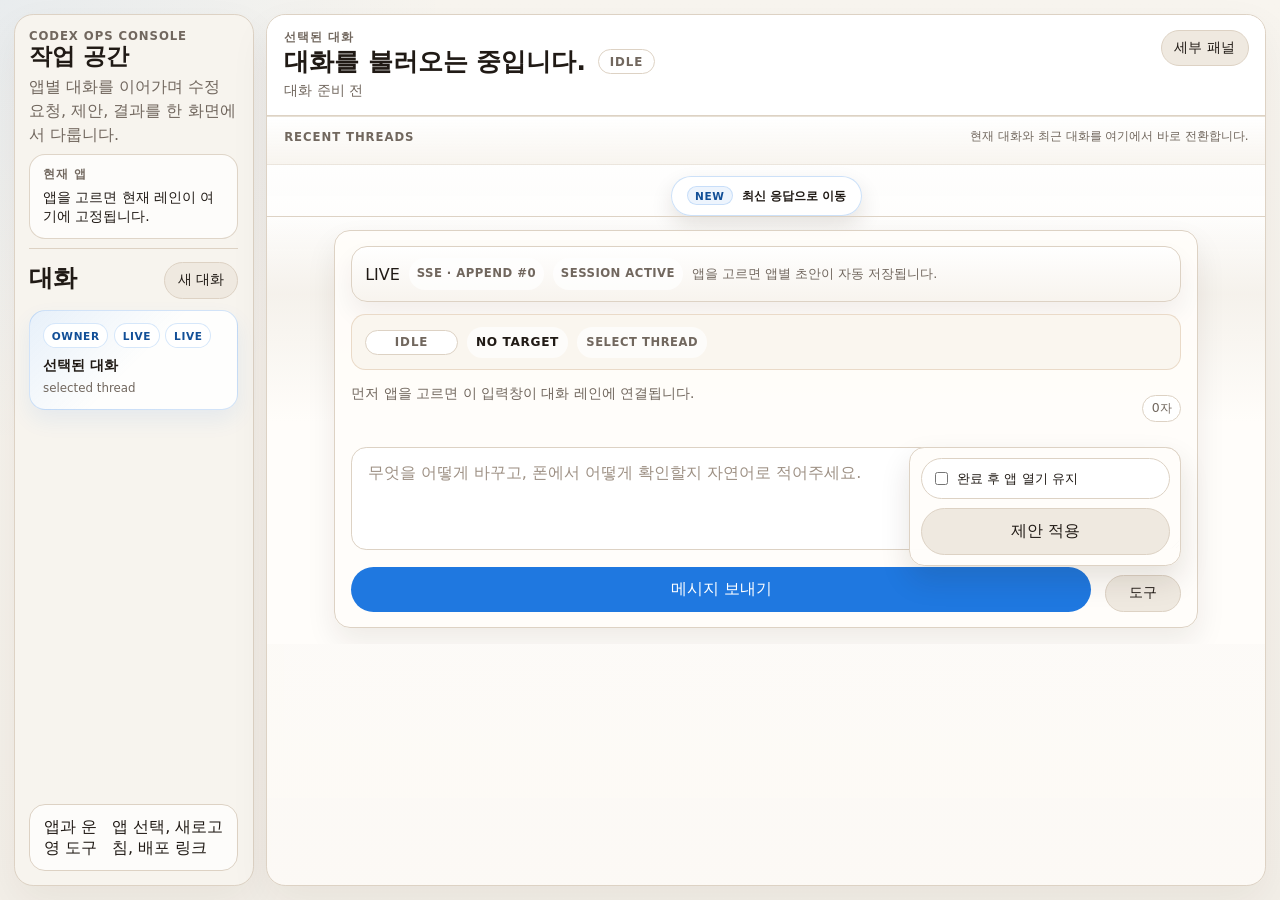
==== commit 3ec9361c: "factory-runtime: collapse header status into single badge" ====
--- a/examples/generated_apps/codex-ops-console/web/index.html
+++ b/examples/generated_apps/codex-ops-console/web/index.html
@@ -112,22 +112,6 @@
               >IDLE</span>
             </div>
             <p id="conversation-meta" class="meta thread-meta">아직 대화 세션이 없습니다.</p>
-            <div id="session-summary-row" class="session-summary-row" data-session-summary="compact">
-              <span id="session-summary-scope" class="session-summary-chip" data-summary-chip="scope">SELECTED</span>
-              <span id="session-summary-path" class="session-summary-chip" data-summary-chip="path">SNAPSHOT</span>
-              <span id="session-summary-state" class="session-summary-chip" data-summary-chip="state">IDLE</span>
-              <span
-                id="session-live-indicator"
-                class="session-summary-chip session-live-indicator"
-                data-summary-chip="live-session"
-                data-live-session-tone="muted"
-                data-live-session-source="none"
-                data-live-session-owned="false"
-                data-live-session-reason="idle"
-                hidden
-              >SESSION</span>
-              <p id="session-summary-copy" class="session-summary-copy">NO TARGET · IDLE</p>
-            </div>
           </div>
           <div class="thread-sidecar">
             <button id="secondary-panel-toggle" class="secondary small desktop-panel-toggle" type="button" aria-expanded="false">세부 패널</button>
--- a/examples/generated_apps/codex-ops-console/web/styles.css
+++ b/examples/generated_apps/codex-ops-console/web/styles.css
@@ -692,14 +692,6 @@
   font-size: 0.88rem;
 }
 
-.session-summary-row {
-  display: flex;
-  flex-wrap: wrap;
-  align-items: center;
-  gap: 0.45rem 0.55rem;
-  margin-top: 0.1rem;
-}
-
 .session-summary-chip {
   display: inline-flex;
   align-items: center;
@@ -713,84 +705,6 @@
   font-weight: 800;
   letter-spacing: 0.06em;
   text-transform: uppercase;
-}
-
-.session-summary-copy {
-  margin: 0;
-  display: inline-flex;
-  align-items: center;
-  min-height: 1.9rem;
-  padding: 0.2rem 0.55rem;
-  border: 1px solid rgba(221, 210, 196, 0.92);
-  border-radius: 999px;
-  background: rgba(255, 255, 255, 0.72);
-  color: var(--muted);
-  font-size: 0.72rem;
-  font-weight: 700;
-  line-height: 1;
-  letter-spacing: 0.05em;
-  text-transform: uppercase;
-}
-
-.session-live-indicator {
-  white-space: nowrap;
-}
-
-.session-live-indicator[data-live-session-tone="healthy"] {
-  border-color: rgba(47, 138, 89, 0.24);
-  background: rgba(47, 138, 89, 0.1);
-  color: var(--success);
-}
-
-.session-live-indicator[data-live-session-tone="warning"] {
-  border-color: rgba(178, 114, 24, 0.24);
-  background: rgba(178, 114, 24, 0.08);
-  color: var(--warning);
-}
-
-.session-live-indicator[data-live-session-tone="neutral"] {
-  border-color: rgba(78, 96, 123, 0.18);
-  background: rgba(78, 96, 123, 0.08);
-  color: var(--muted);
-}
-
-.session-live-indicator[data-live-session-tone="muted"] {
-  border-color: rgba(78, 96, 123, 0.14);
-  background: rgba(78, 96, 123, 0.06);
-  color: var(--muted);
-}
-
-.session-live-indicator[data-live-session-tone="danger"] {
-  border-color: rgba(182, 75, 65, 0.24);
-  background: rgba(182, 75, 65, 0.1);
-  color: var(--danger);
-}
-
-.session-summary-row[data-summary-path="sse"] .session-summary-chip[data-summary-chip="path"],
-.session-summary-row[data-summary-state^="proposal"] .session-summary-chip[data-summary-chip="state"],
-.session-summary-row[data-summary-state="review"] .session-summary-chip[data-summary-chip="state"],
-.session-summary-row[data-summary-state="verify"] .session-summary-chip[data-summary-chip="state"],
-.session-summary-row[data-summary-state="ready"] .session-summary-chip[data-summary-chip="state"],
-.session-summary-row[data-summary-state="applied"] .session-summary-chip[data-summary-chip="state"] {
-  border-color: rgba(47, 138, 89, 0.24);
-  background: rgba(47, 138, 89, 0.1);
-  color: var(--success);
-}
-
-.session-summary-row[data-summary-path="switching"] .session-summary-chip[data-summary-chip="path"],
-.session-summary-row[data-summary-state="attach"] .session-summary-chip[data-summary-chip="state"] {
-  border-color: rgba(31, 120, 224, 0.2);
-  background: rgba(31, 120, 224, 0.08);
-  color: var(--accent-ink);
-}
-
-.session-summary-row[data-summary-path="handoff"] .session-summary-chip[data-summary-chip="path"],
-.session-summary-row[data-summary-state="sending"] .session-summary-chip[data-summary-chip="state"],
-.session-summary-row[data-summary-state="accepted"] .session-summary-chip[data-summary-chip="state"],
-.session-summary-row[data-summary-state="resume"] .session-summary-chip[data-summary-chip="state"] {
-  border-color: rgba(178, 114, 24, 0.24);
-  background: rgba(178, 114, 24, 0.08);
-  color: var(--warning);
 }
 
 .thread-phase-chip {
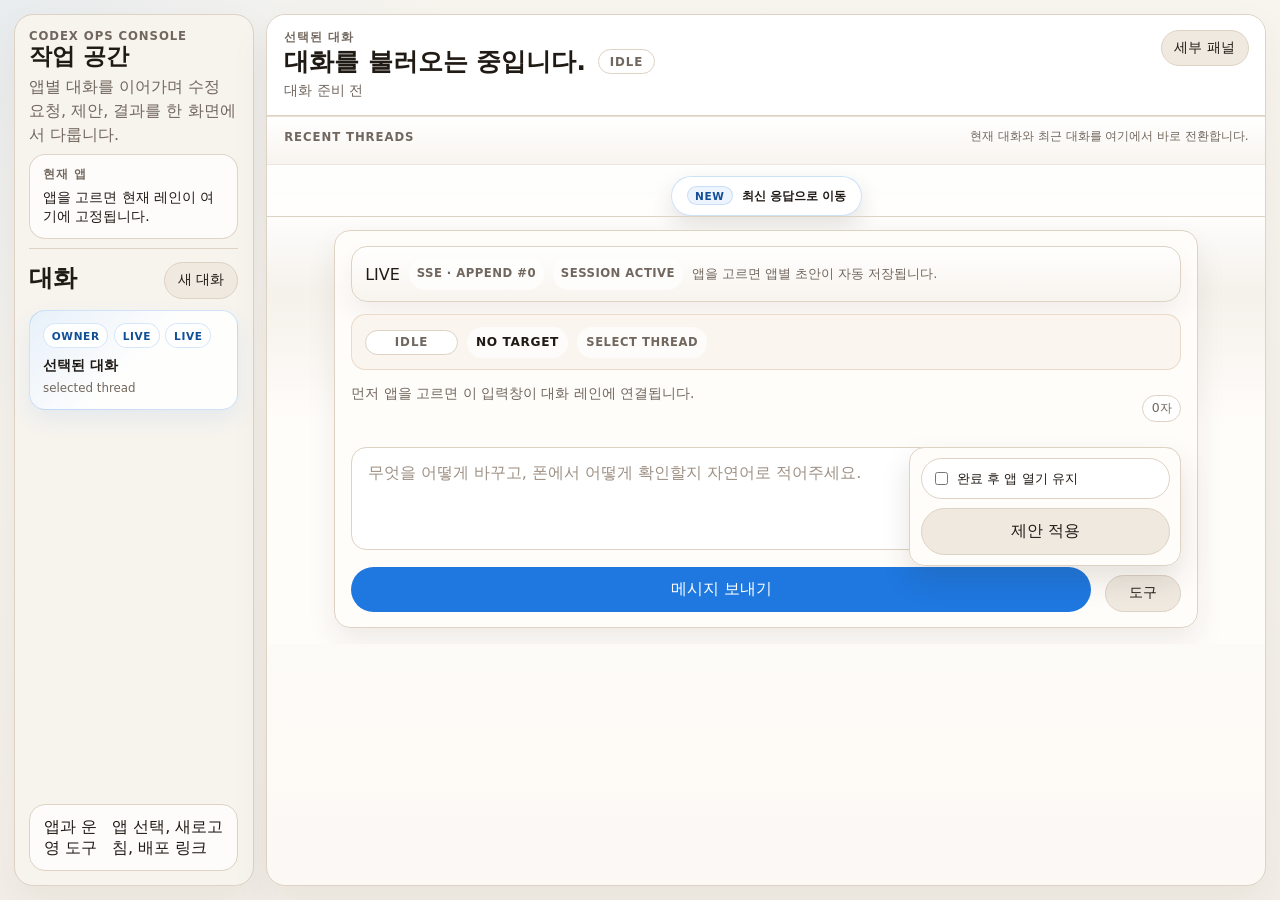
==== commit 83557cc5: "factory-runtime: mirror sticky active session row" ====
--- a/examples/generated_apps/codex-ops-console/web/index.html
+++ b/examples/generated_apps/codex-ops-console/web/index.html
@@ -52,6 +52,7 @@
             data-active-session-source="none"
             data-active-session-phase="IDLE"
             data-active-session-unseen-count="0"
+            data-active-session-clear-reason="idle"
             hidden
           >
             <div class="active-session-chip-row">
--- a/examples/generated_apps/codex-ops-console/web/styles.css
+++ b/examples/generated_apps/codex-ops-console/web/styles.css
@@ -287,6 +287,9 @@
 .active-session-row {
   display: grid;
   gap: 0.45rem;
+  position: sticky;
+  top: 0.45rem;
+  z-index: 2;
   padding: 0.75rem 0.82rem;
   border: 1px solid rgba(31, 120, 224, 0.2);
   border-radius: 1rem;
@@ -559,6 +562,12 @@
   background: rgba(178, 114, 24, 0.1);
 }
 
+.conversation-card-live-owner-row[data-live-owner-state="handoff"] .conversation-card-live-detail {
+  color: var(--warning);
+  border-color: rgba(178, 114, 24, 0.24);
+  background: rgba(178, 114, 24, 0.1);
+}
+
 .conversation-card-live-owner-row[data-live-owner-state="new"] .conversation-card-live-follow,
 .conversation-card-live-follow[data-live-owner-state="new"] {
   color: #fff;
@@ -566,8 +575,20 @@
   background: linear-gradient(135deg, rgba(31, 120, 224, 0.94), rgba(18, 83, 163, 0.94));
 }
 
+.conversation-card-live-owner-row[data-live-owner-state="new"] .conversation-card-live-detail {
+  color: #fff;
+  border-color: rgba(31, 120, 224, 0.36);
+  background: linear-gradient(135deg, rgba(31, 120, 224, 0.94), rgba(18, 83, 163, 0.94));
+}
+
 .conversation-card-live-owner-row[data-live-owner-state="paused"] .conversation-card-live-follow,
 .conversation-card-live-follow[data-live-owner-state="paused"] {
+  color: var(--warning);
+  border-color: rgba(178, 114, 24, 0.24);
+  background: rgba(178, 114, 24, 0.1);
+}
+
+.conversation-card-live-owner-row[data-live-owner-state="paused"] .conversation-card-live-detail {
   color: var(--warning);
   border-color: rgba(178, 114, 24, 0.24);
   background: rgba(178, 114, 24, 0.1);
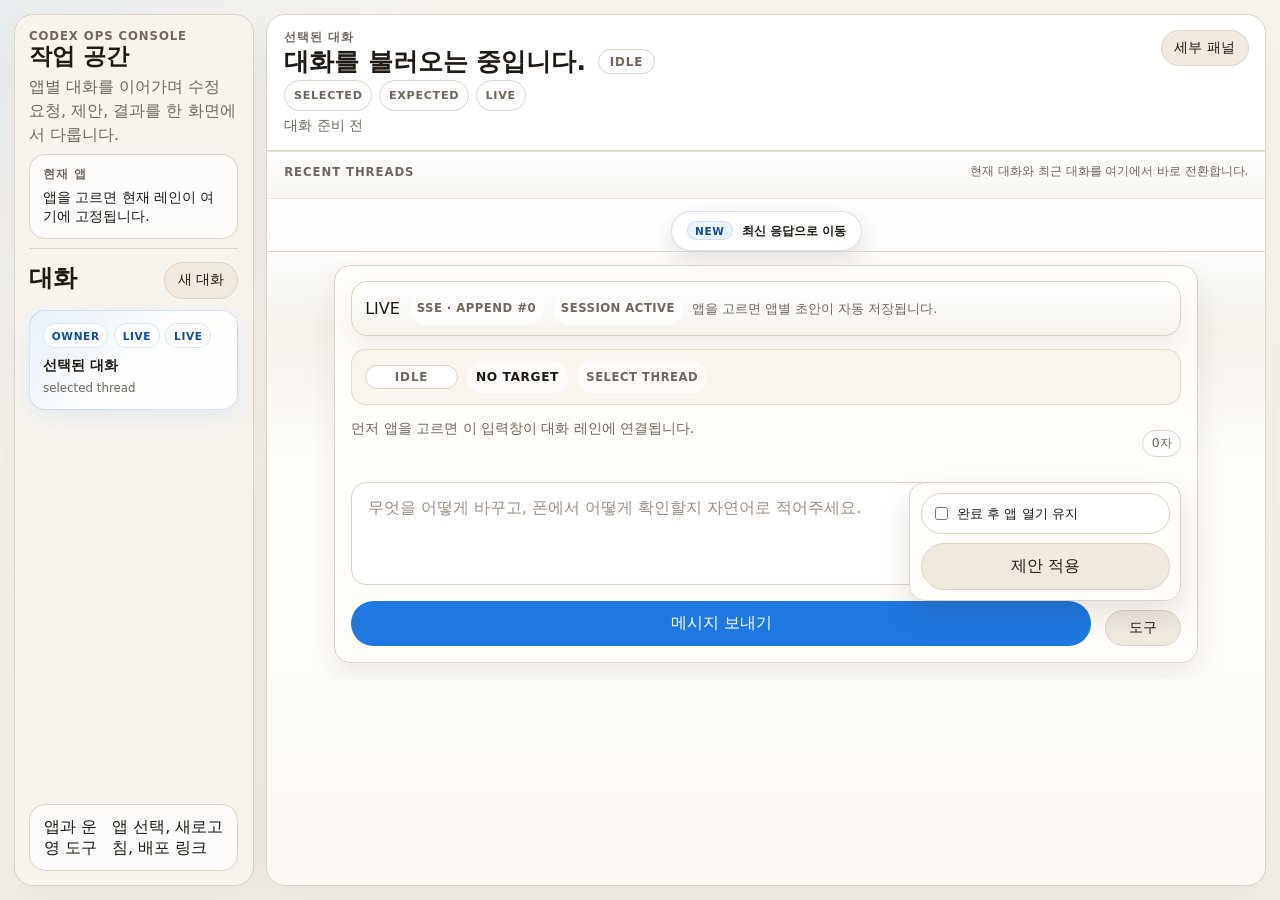
==== commit 9e6ca251: "factory-runtime: collapse center header session chrome" ====
--- a/examples/generated_apps/codex-ops-console/web/index.html
+++ b/examples/generated_apps/codex-ops-console/web/index.html
@@ -111,6 +111,23 @@
                 data-thread-phase="IDLE"
                 data-thread-phase-source="none"
               >IDLE</span>
+            </div>
+            <div
+              id="thread-session-summary"
+              class="thread-session-summary"
+              data-thread-summary-visible="false"
+              data-thread-summary-presentation="cleared"
+              data-thread-summary-scope="selected-thread"
+              data-thread-summary-path=""
+              data-thread-summary-phase=""
+              data-thread-summary-source="none"
+              data-thread-summary-owned="false"
+              data-thread-summary-conversation-id=""
+              hidden
+            >
+              <span id="thread-session-summary-scope" class="session-summary-chip" data-thread-summary-chip="scope">SELECTED</span>
+              <span id="thread-session-summary-path" class="session-summary-chip" data-thread-summary-chip="path">EXPECTED</span>
+              <span id="thread-session-summary-phase" class="session-summary-chip" data-thread-summary-chip="phase">LIVE</span>
             </div>
             <p id="conversation-meta" class="meta thread-meta">아직 대화 세션이 없습니다.</p>
           </div>
--- a/examples/generated_apps/codex-ops-console/web/styles.css
+++ b/examples/generated_apps/codex-ops-console/web/styles.css
@@ -728,6 +728,26 @@
   text-transform: uppercase;
 }
 
+.thread-session-summary {
+  display: flex;
+  flex-wrap: wrap;
+  align-items: center;
+  gap: 0.42rem;
+  min-height: 1.9rem;
+}
+
+.thread-session-summary[data-thread-summary-presentation="healthy"] .session-summary-chip[data-thread-summary-chip="phase"] {
+  border-color: rgba(47, 138, 89, 0.24);
+  background: rgba(47, 138, 89, 0.1);
+  color: var(--success);
+}
+
+.thread-session-summary[data-thread-summary-presentation="healthy"] .session-summary-chip[data-thread-summary-chip="path"] {
+  border-color: rgba(31, 120, 224, 0.2);
+  background: rgba(31, 120, 224, 0.08);
+  color: var(--accent-ink);
+}
+
 .thread-phase-chip {
   display: inline-flex;
   align-items: center;
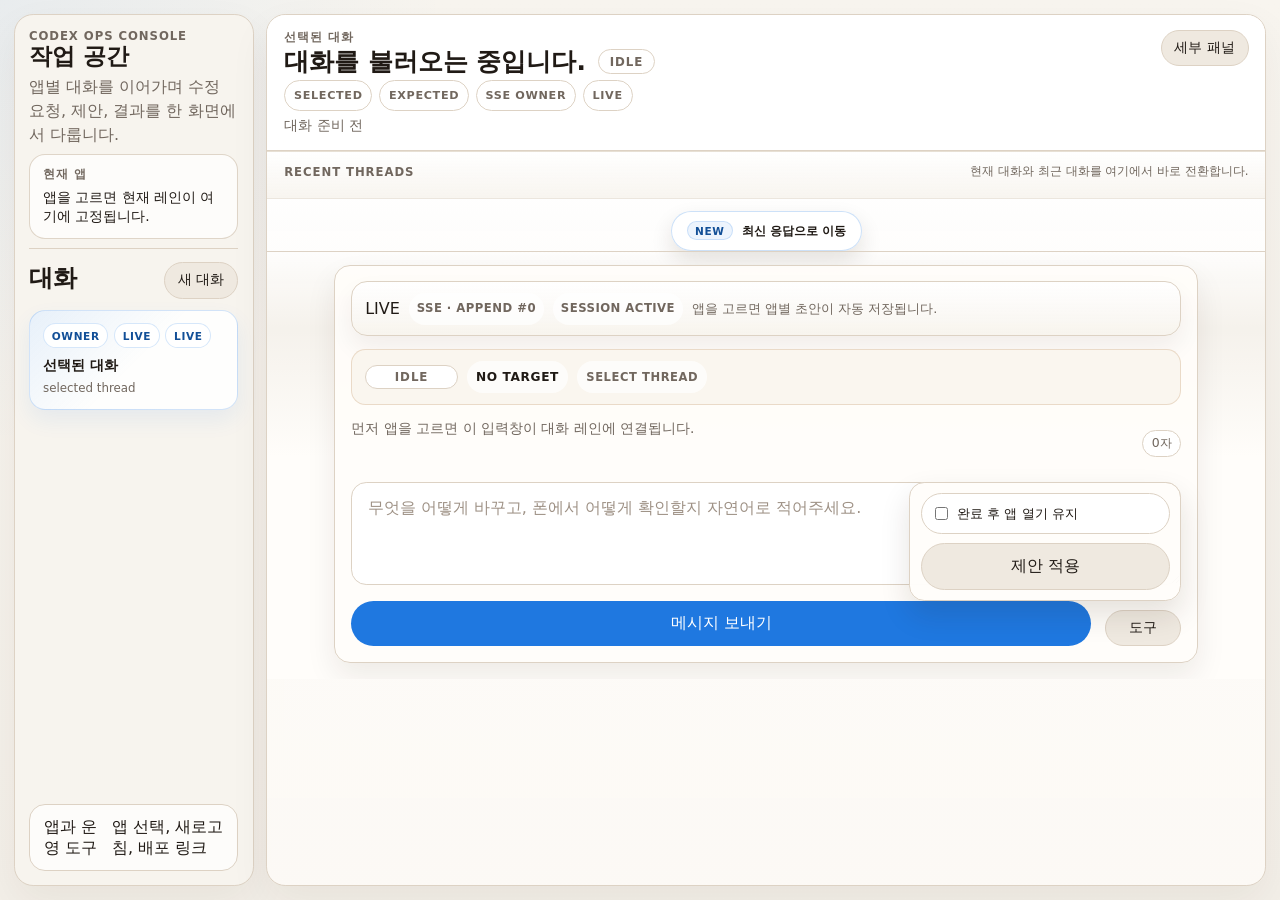
==== commit a2ab64c8: "factory-runtime: add authoritative header session row" ====
--- a/examples/generated_apps/codex-ops-console/web/index.html
+++ b/examples/generated_apps/codex-ops-console/web/index.html
@@ -123,12 +123,13 @@
               data-thread-summary-source="none"
               data-thread-summary-owned="false"
               data-thread-summary-conversation-id=""
-              hidden
-            >
-              <span id="thread-session-summary-scope" class="session-summary-chip" data-thread-summary-chip="scope">SELECTED</span>
-              <span id="thread-session-summary-path" class="session-summary-chip" data-thread-summary-chip="path">EXPECTED</span>
-              <span id="thread-session-summary-phase" class="session-summary-chip" data-thread-summary-chip="phase">LIVE</span>
-            </div>
+	              hidden
+	            >
+	              <span id="thread-session-summary-scope" class="session-summary-chip" data-thread-summary-chip="scope">SELECTED</span>
+	              <span id="thread-session-summary-path" class="session-summary-chip" data-thread-summary-chip="path">EXPECTED</span>
+	              <span id="thread-session-summary-owner" class="session-summary-chip" data-thread-summary-chip="owner">SSE OWNER</span>
+	              <span id="thread-session-summary-phase" class="session-summary-chip" data-thread-summary-chip="phase">LIVE</span>
+	            </div>
             <p id="conversation-meta" class="meta thread-meta">아직 대화 세션이 없습니다.</p>
           </div>
           <div class="thread-sidecar">
--- a/examples/generated_apps/codex-ops-console/web/styles.css
+++ b/examples/generated_apps/codex-ops-console/web/styles.css
@@ -748,6 +748,12 @@
   color: var(--accent-ink);
 }
 
+.thread-session-summary[data-thread-summary-presentation="healthy"] .session-summary-chip[data-thread-summary-chip="owner"] {
+  border-color: rgba(47, 138, 89, 0.24);
+  background: rgba(47, 138, 89, 0.08);
+  color: var(--success);
+}
+
 .thread-phase-chip {
   display: inline-flex;
   align-items: center;
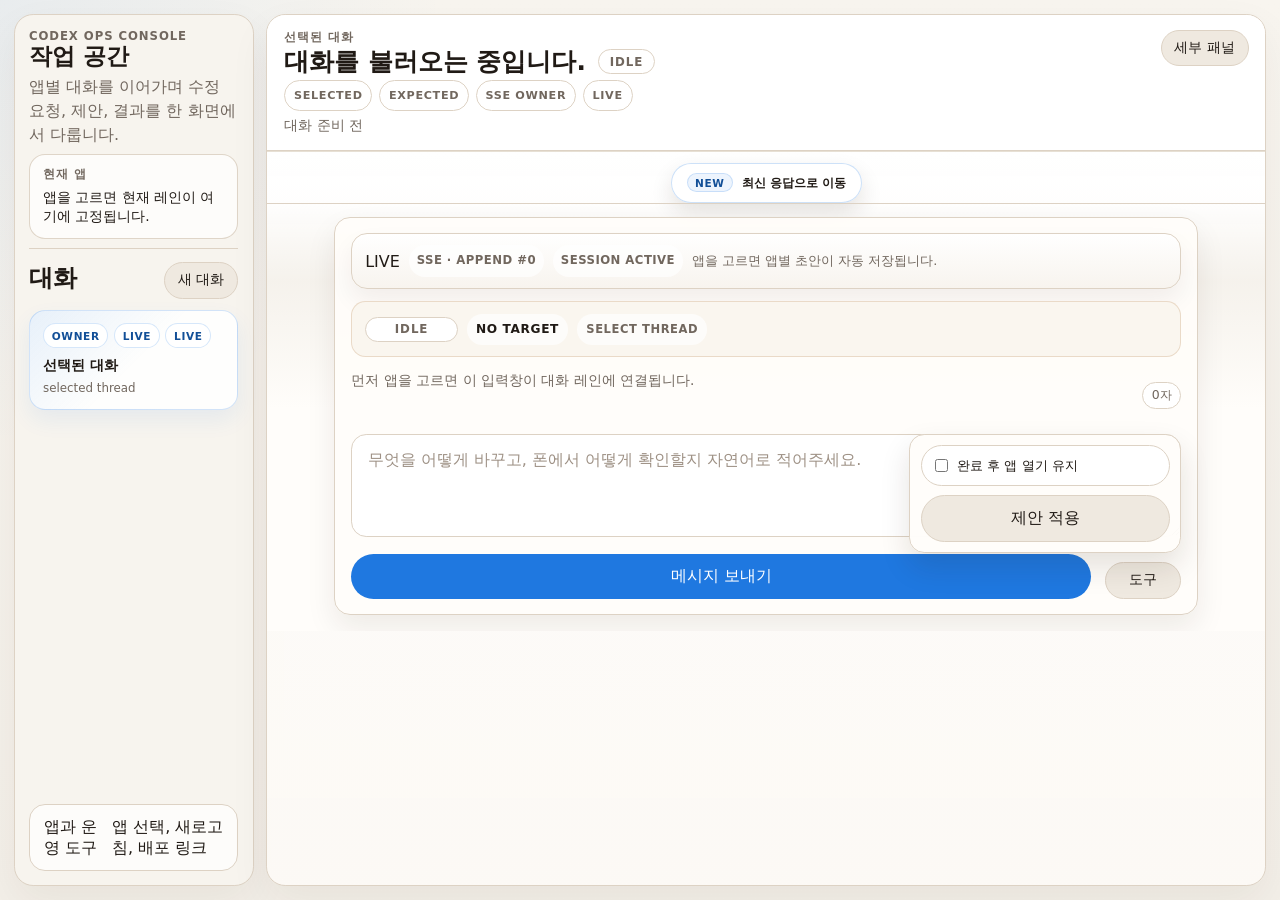
==== commit 5e592cad: "Remove center-pane recent thread rail" ====
--- a/examples/generated_apps/codex-ops-console/web/index.html
+++ b/examples/generated_apps/codex-ops-console/web/index.html
@@ -138,18 +138,6 @@
         </header>
 
         <div class="thread-surface" data-session-workspace="conversation-first">
-          <section
-            id="recent-thread-rail"
-            class="recent-thread-rail"
-            data-recent-thread-rail="center-pane"
-            hidden
-          >
-            <div class="recent-thread-rail-head">
-              <p class="label">Recent Threads</p>
-              <p id="recent-thread-rail-copy" class="recent-thread-rail-copy">현재 대화와 최근 대화를 여기에서 바로 전환합니다.</p>
-            </div>
-            <div id="recent-thread-rail-list" class="recent-thread-rail-list"></div>
-          </section>
           <div id="thread-scroller" class="thread-scroller" tabindex="-1">
             <div class="thread-column">
               <div id="conversation-timeline" class="timeline"></div>
--- a/examples/generated_apps/codex-ops-console/web/styles.css
+++ b/examples/generated_apps/codex-ops-console/web/styles.css
@@ -817,127 +817,6 @@
   border-top: 1px solid rgba(221, 210, 196, 0.6);
 }
 
-.recent-thread-rail {
-  display: grid;
-  gap: 0.55rem;
-  padding: 0.78rem 1.05rem 0.5rem;
-  border-bottom: 1px solid rgba(221, 210, 196, 0.56);
-  background:
-    linear-gradient(180deg, rgba(255, 255, 255, 0.92) 0%, rgba(247, 243, 237, 0.86) 100%);
-}
-
-.recent-thread-rail-head {
-  display: flex;
-  align-items: center;
-  justify-content: space-between;
-  gap: 0.75rem;
-  flex-wrap: wrap;
-}
-
-.recent-thread-rail-copy {
-  margin: 0;
-  color: var(--muted);
-  font-size: 0.74rem;
-  line-height: 1.35;
-}
-
-.recent-thread-rail-list {
-  display: flex;
-  gap: 0.45rem;
-  overflow: auto;
-  padding-bottom: 0.1rem;
-  scrollbar-width: thin;
-}
-
-.recent-thread-chip {
-  display: grid;
-  gap: 0.3rem;
-  min-width: 0;
-  padding: 0.62rem 0.72rem;
-  border: 1px solid rgba(221, 210, 196, 0.92);
-  border-radius: 1rem;
-  background: rgba(255, 255, 255, 0.92);
-  color: var(--ink);
-  box-shadow: 0 8px 18px rgba(44, 25, 6, 0.05);
-}
-
-.recent-thread-chip.active {
-  border-color: rgba(31, 120, 224, 0.24);
-  background:
-    linear-gradient(135deg, rgba(31, 120, 224, 0.08), rgba(255, 255, 255, 0.94) 58%),
-    rgba(255, 255, 255, 0.96);
-}
-
-.recent-thread-chip-title {
-  max-width: 10.5rem;
-  overflow: hidden;
-  color: var(--ink);
-  font-size: 0.78rem;
-  font-weight: 700;
-  line-height: 1.2;
-  text-overflow: ellipsis;
-  white-space: nowrap;
-}
-
-.recent-thread-chip-row {
-  display: flex;
-  gap: 0.35rem;
-  flex-wrap: wrap;
-}
-
-.recent-thread-token {
-  display: inline-flex;
-  align-items: center;
-  min-height: 1.5rem;
-  padding: 0.12rem 0.46rem;
-  border: 1px solid var(--line);
-  border-radius: 999px;
-  background: rgba(255, 255, 255, 0.94);
-  color: var(--muted);
-  font-size: 0.62rem;
-  font-weight: 800;
-  letter-spacing: 0.06em;
-  text-transform: uppercase;
-}
-
-.recent-thread-chip[data-selected="true"] .recent-thread-token[data-recent-thread-marker] {
-  border-color: rgba(31, 120, 224, 0.24);
-  background: rgba(31, 120, 224, 0.08);
-  color: var(--accent-ink);
-}
-
-.recent-thread-chip[data-live-owner="true"] .recent-thread-token[data-recent-thread-owner],
-.recent-thread-chip[data-thread-state="running-tool"] .recent-thread-token[data-recent-thread-state],
-.recent-thread-chip[data-thread-state="done"] .recent-thread-token[data-recent-thread-state],
-.recent-thread-chip[data-thread-state="ready"] .recent-thread-token[data-recent-thread-state],
-.recent-thread-chip[data-thread-state="review"] .recent-thread-token[data-recent-thread-state],
-.recent-thread-chip[data-thread-state="verify"] .recent-thread-token[data-recent-thread-state],
-.recent-thread-chip[data-thread-state="proposal"] .recent-thread-token[data-recent-thread-state] {
-  border-color: rgba(47, 138, 89, 0.24);
-  background: rgba(47, 138, 89, 0.1);
-  color: var(--success);
-}
-
-.recent-thread-chip[data-live-owner-state="paused"] .recent-thread-token[data-recent-thread-follow],
-.recent-thread-chip[data-thread-state="reconnecting"] .recent-thread-token[data-recent-thread-state] {
-  border-color: rgba(178, 114, 24, 0.24);
-  background: rgba(178, 114, 24, 0.08);
-  color: var(--warning);
-}
-
-.recent-thread-chip[data-thread-state="switching"] .recent-thread-token[data-recent-thread-state],
-.recent-thread-chip[data-thread-state="switching"] .recent-thread-token[data-recent-thread-follow] {
-  border-color: rgba(31, 120, 224, 0.24);
-  background: rgba(31, 120, 224, 0.08);
-  color: var(--accent-ink);
-}
-
-.recent-thread-chip[data-live-owner-state="new"] .recent-thread-token[data-recent-thread-follow] {
-  color: #fff;
-  border-color: rgba(31, 120, 224, 0.36);
-  background: linear-gradient(135deg, rgba(31, 120, 224, 0.94), rgba(18, 83, 163, 0.94));
-}
-
 .jump-to-latest {
   display: inline-flex;
   align-items: center;
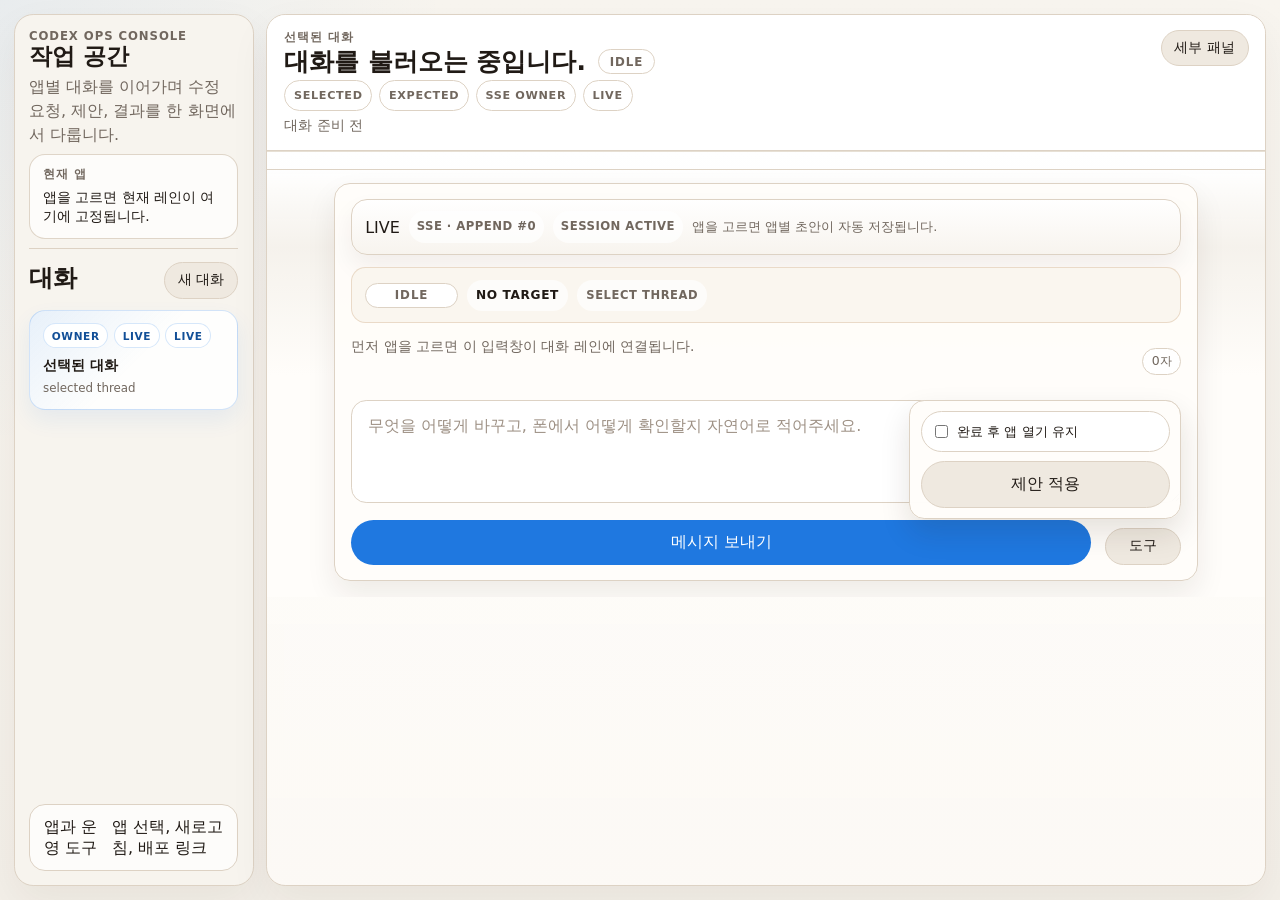
==== commit 12f2b0c5: "Unify selected-thread follow affordance" ====
--- a/examples/generated_apps/codex-ops-console/web/index.html
+++ b/examples/generated_apps/codex-ops-console/web/index.html
@@ -143,11 +143,6 @@
               <div id="conversation-timeline" class="timeline"></div>
             </div>
           </div>
-          <button id="jump-to-latest" class="secondary jump-to-latest" type="button" hidden>
-            <span class="jump-to-latest-chip">NEW</span>
-            <span class="jump-to-latest-copy">최신 응답으로 이동</span>
-          </button>
-
           <section id="conversation-footer-dock" class="composer-dock" data-footer-dock="session-composer">
             <div class="composer-shell">
               <section id="session-strip" class="session-strip session-activity-bar" data-activity-bar="composer-adjacent" hidden>
--- a/examples/generated_apps/codex-ops-console/web/styles.css
+++ b/examples/generated_apps/codex-ops-console/web/styles.css
@@ -754,6 +754,19 @@
   color: var(--success);
 }
 
+.thread-session-summary[data-thread-summary-presentation="handoff"] .session-summary-chip,
+.thread-session-summary[data-thread-summary-presentation="restore"] .session-summary-chip {
+  border-color: rgba(31, 120, 224, 0.2);
+  background: rgba(31, 120, 224, 0.08);
+  color: var(--accent-ink);
+}
+
+.thread-session-summary[data-thread-summary-presentation="degraded"] .session-summary-chip {
+  border-color: rgba(178, 114, 24, 0.24);
+  background: rgba(178, 114, 24, 0.08);
+  color: var(--warning);
+}
+
 .thread-phase-chip {
   display: inline-flex;
   align-items: center;
@@ -815,57 +828,6 @@
 
 .thread-surface[data-session-workspace="conversation-first"] {
   border-top: 1px solid rgba(221, 210, 196, 0.6);
-}
-
-.jump-to-latest {
-  display: inline-flex;
-  align-items: center;
-  gap: 0.55rem;
-  justify-self: center;
-  margin: -0.35rem auto 0;
-  padding: 0.58rem 0.92rem;
-  border-radius: 999px;
-  border-color: rgba(31, 120, 224, 0.22);
-  background: rgba(255, 255, 255, 0.96);
-  box-shadow: 0 10px 22px rgba(44, 25, 6, 0.12);
-}
-
-.jump-to-latest-chip,
-.jump-to-latest-copy {
-  display: inline-flex;
-  align-items: center;
-}
-
-.jump-to-latest-chip {
-  flex-shrink: 0;
-  padding: 0.16rem 0.46rem;
-  border: 1px solid rgba(31, 120, 224, 0.18);
-  border-radius: 999px;
-  background: rgba(31, 120, 224, 0.08);
-  color: var(--accent-ink);
-  font-size: 0.66rem;
-  font-weight: 800;
-  letter-spacing: 0.06em;
-  text-transform: uppercase;
-}
-
-.jump-to-latest-copy {
-  color: var(--ink);
-  font-size: 0.76rem;
-  font-weight: 700;
-  line-height: 1.35;
-}
-
-.jump-to-latest[data-follow-state="new"] .jump-to-latest-chip {
-  color: #fff;
-  border-color: rgba(31, 120, 224, 0.36);
-  background: linear-gradient(135deg, rgba(31, 120, 224, 0.94), rgba(18, 83, 163, 0.94));
-}
-
-.jump-to-latest[data-follow-state="paused"] .jump-to-latest-chip {
-  color: var(--warning);
-  border-color: rgba(178, 114, 24, 0.24);
-  background: rgba(178, 114, 24, 0.08);
 }
 
 .thread-scroller {
@@ -1065,9 +1027,12 @@
 }
 
 .session-inline-body {
-  font-size: 0.98rem;
-  line-height: 1.55;
-  color: var(--ink);
+  font-size: 0.84rem;
+  line-height: 1.25;
+  font-weight: 700;
+  letter-spacing: 0.04em;
+  text-transform: uppercase;
+  color: var(--accent-ink);
 }
 
 .session-inline-autonomy {
@@ -1098,7 +1063,7 @@
 
 .session-inline-meta {
   color: var(--muted);
-  font-size: 0.76rem;
+  font-size: 0.72rem;
   letter-spacing: 0.04em;
   text-transform: uppercase;
 }
@@ -1342,6 +1307,15 @@
   color: var(--accent-ink);
   font-size: 0.72rem;
   font-weight: 800;
+  letter-spacing: 0.05em;
+  text-transform: uppercase;
+}
+
+.timeline-transition-target {
+  margin: 0.55rem 0 0;
+  color: var(--accent-ink);
+  font-size: 0.82rem;
+  font-weight: 700;
   letter-spacing: 0.05em;
   text-transform: uppercase;
 }
@@ -1992,11 +1966,6 @@
     flex-wrap: wrap;
   }
 
-  .jump-to-latest {
-    width: auto;
-    max-width: calc(100% - 1.4rem);
-  }
-
   .autonomy-card {
     margin-bottom: 0.7rem;
     padding: 0.85rem;
@@ -2068,11 +2037,6 @@
     min-width: 0;
   }
 
-  .jump-to-latest {
-    width: calc(100% - 1.7rem);
-    justify-self: center;
-  }
-
   .composer-toolbar,
   .composer-footer,
   .section-head {
@@ -2106,7 +2070,4 @@
     text-align: left;
   }
 
-  .jump-to-latest {
-    width: calc(100% - 1.7rem);
-  }
-}
+}
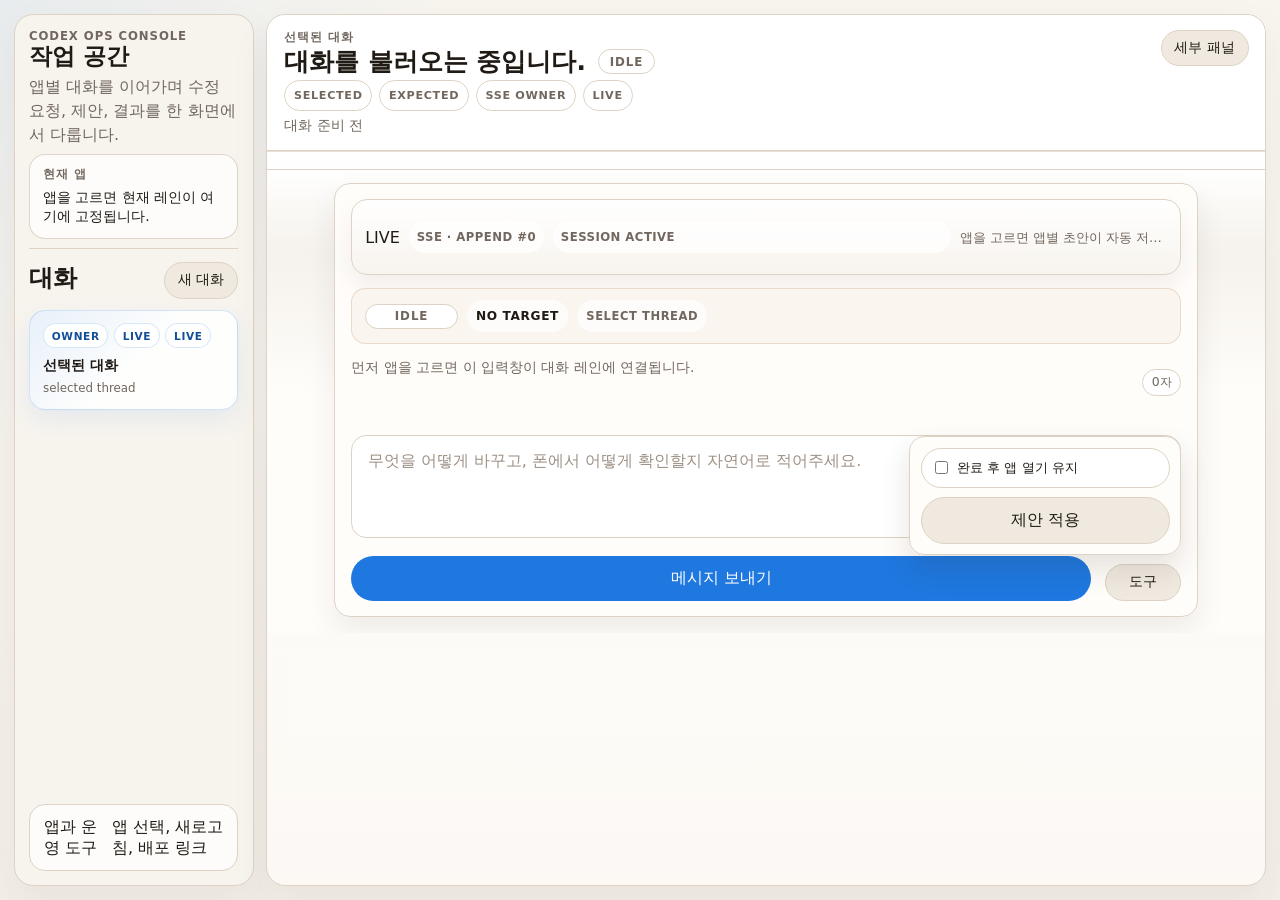
==== commit 8988e833: "factory-runtime: stabilize composer session dock" ====
--- a/examples/generated_apps/codex-ops-console/web/index.html
+++ b/examples/generated_apps/codex-ops-console/web/index.html
@@ -144,7 +144,7 @@
             </div>
           </div>
           <section id="conversation-footer-dock" class="composer-dock" data-footer-dock="session-composer">
-            <div class="composer-shell">
+            <div class="composer-shell" data-composer-shell="stable-session-dock">
               <section id="session-strip" class="session-strip session-activity-bar" data-activity-bar="composer-adjacent" hidden>
                 <p id="session-strip-state" class="session-strip-state">LIVE</p>
                 <p id="session-strip-meta" class="session-strip-meta">SSE · append #0</p>
--- a/examples/generated_apps/codex-ops-console/web/styles.css
+++ b/examples/generated_apps/codex-ops-console/web/styles.css
@@ -1070,13 +1070,14 @@
 
 .session-strip {
   display: flex;
-  flex-wrap: wrap;
+  flex-wrap: nowrap;
   align-items: center;
   justify-content: flex-start;
   gap: 0.55rem;
   width: 100%;
   margin: 0;
   padding: 0.66rem 0.8rem;
+  min-height: 4.75rem;
   border: 1px solid var(--line);
   border-radius: 1rem;
   background: linear-gradient(180deg, rgba(255, 255, 255, 0.96), rgba(247, 243, 237, 0.9));
@@ -1118,8 +1119,10 @@
 
 .session-strip-state {
   display: flex;
-  flex-wrap: wrap;
+  flex-wrap: nowrap;
   gap: 0.4rem;
+  flex: 0 0 auto;
+  min-width: max-content;
 }
 
 .session-chip {
@@ -1173,6 +1176,10 @@
   display: inline-flex;
   align-items: center;
   min-height: 2rem;
+  min-width: 0;
+  overflow: hidden;
+  text-overflow: ellipsis;
+  white-space: nowrap;
   padding: 0.24rem 0.5rem;
   border-radius: 999px;
   background: rgba(255, 255, 255, 0.72);
@@ -1185,6 +1192,7 @@
 
 .session-strip-detail {
   font-weight: 600;
+  flex: 1 1 14rem;
 }
 
 .session-strip[data-live-owned="true"] .session-strip-meta {
@@ -1391,8 +1399,10 @@
 .composer-shell {
   display: grid;
   gap: 0.8rem;
+  grid-template-rows: minmax(4.75rem, auto) auto minmax(4.1rem, auto) auto;
   width: min(100%, 54rem);
   margin: 0 auto;
+  min-height: 15rem;
   padding: 0.95rem 1rem;
   border: 1px solid var(--line);
   border-radius: 1rem;
@@ -1405,7 +1415,11 @@
 }
 
 .session-strip-draft {
+  flex: 0 1 13rem;
   font-size: 0.8rem;
+  white-space: nowrap;
+  overflow: hidden;
+  text-overflow: ellipsis;
 }
 
 .composer-owner-row {
@@ -1484,12 +1498,16 @@
   gap: 0.85rem;
 }
 
+.composer-toolbar {
+  min-height: 1.9rem;
+}
+
 .composer-field {
   margin: 0;
 }
 
 .composer-field textarea {
-  min-height: 3.8rem;
+  min-height: 4.1rem;
   max-height: 9rem;
 }
 
@@ -1509,6 +1527,7 @@
 
 .composer-footer {
   align-items: flex-end;
+  min-height: 2.9rem;
 }
 
 .composer-utility-menu {
@@ -1984,6 +2003,7 @@
 
   .composer-shell {
     width: 100%;
+    min-height: 14rem;
   }
 
   .secondary-panel,
@@ -2025,8 +2045,10 @@
   }
 
   .session-strip {
+    min-height: 0;
     flex-direction: column;
     align-items: stretch;
+    flex-wrap: wrap;
   }
 
   .composer-owner-row {
@@ -2041,6 +2063,11 @@
   .composer-footer,
   .section-head {
     display: grid;
+  }
+
+  .composer-shell {
+    grid-template-rows: auto auto minmax(4.1rem, auto) auto;
+    min-height: 0;
   }
 
   .composer-utility-menu,
